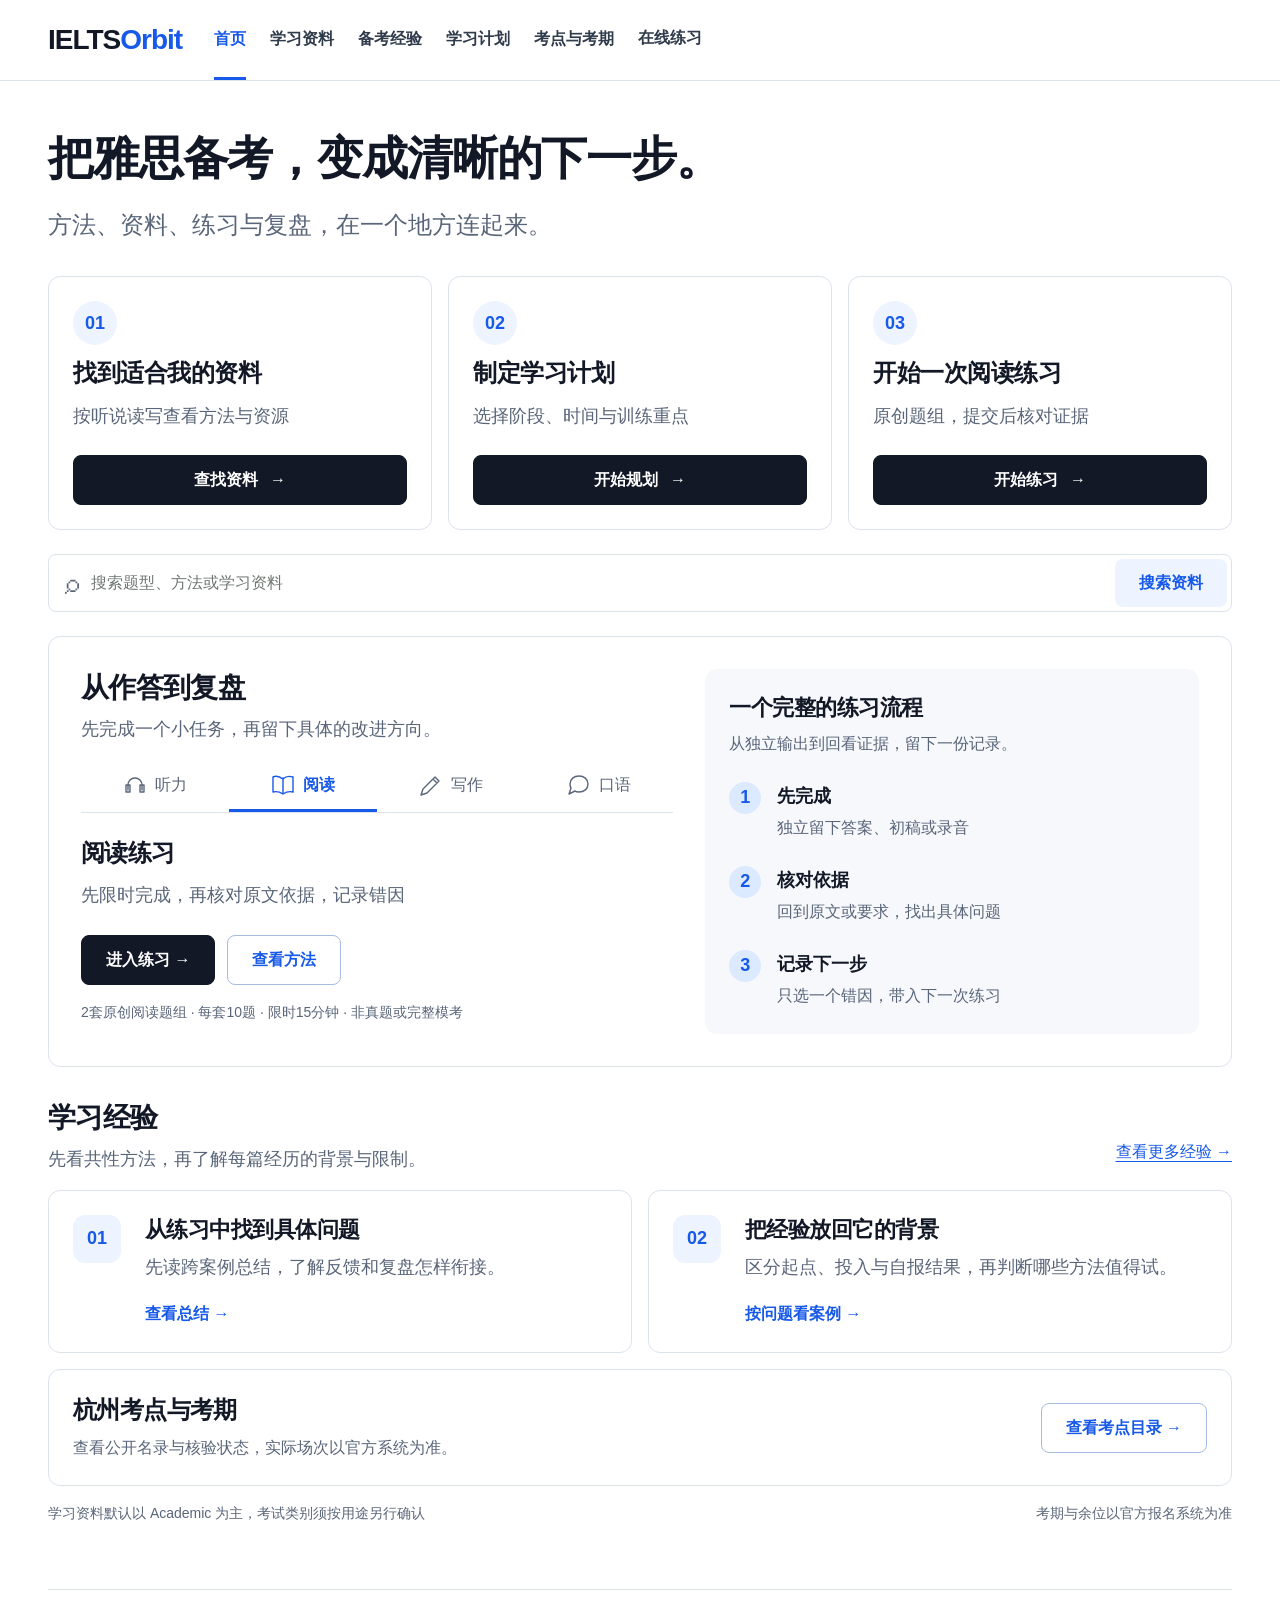
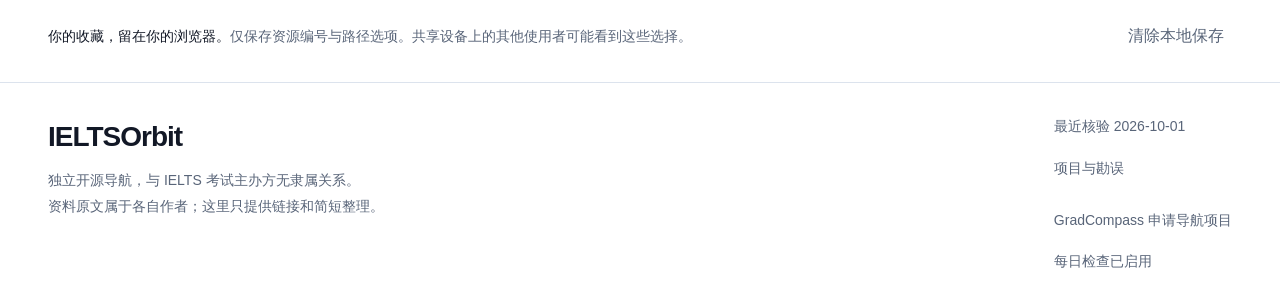
==== index.html @ 2063ee80 "Add two bounded feedback and hesitation-review experiences" ====
<!doctype html>
<html lang="zh-CN">
<head>
  <meta charset="UTF-8"><meta name="viewport" content="width=device-width, initial-scale=1">
  <meta name="description" content="IELTSOrbit：面向不同基础的雅思学习资源、备考路径，以及公开考点与考期信息。">
  <meta name="color-scheme" content="light">
  <meta http-equiv="Content-Security-Policy" content="default-src 'self'; script-src 'self'; style-src 'self'; img-src 'self' data:; connect-src 'self'; object-src 'none'; base-uri 'self'; form-action 'none'; frame-src 'none'">
  <title>IELTSOrbit · 雅思学习导航</title>
  <link rel="icon" href="./assets/favicon.svg" type="image/svg+xml">
  <link rel="stylesheet" href="./assets/styles.css?v=cfc01c25488c">
  <link rel="stylesheet" href="./assets/orbit-ui.css?v=5a2e70ad0a20">
  <script defer src="./assets/orbit-ui.js?v=2a669343e508"></script>
  <script defer src="./assets/core.js?v=bcbe695cf086"></script><script defer src="./assets/experience.js?v=f0d72a40f0a9"></script><script defer src="./assets/app.js?v=78c19217d33d"></script>
</head>
<body>
<a id="skip-main" class="skip-link" href="#main">跳到主要内容</a>
<header class="site-header">
  <div class="header-inner"><a class="brand" href="#start" aria-label="IELTSOrbit 首页"><span>IELTS<span class="brand-orbit">Orbit</span></span></a>
  <button id="menu-toggle" class="menu-toggle" type="button" aria-expanded="false" aria-controls="main-navigation" aria-label="展开导航"><span aria-hidden="true">☰</span></button>
  <nav class="section-nav" id="main-navigation" role="tablist" aria-label="浏览内容"><button id="tab-start" role="tab" aria-controls="panel-start" aria-selected="true" data-tab="start">首页</button><button id="tab-library" role="tab" aria-controls="panel-library" aria-selected="false" tabindex="-1" data-tab="library">学习资料</button><button id="tab-experience" role="tab" aria-controls="panel-experience" aria-selected="false" tabindex="-1" data-tab="experience">备考经验</button><button id="tab-path" role="tab" aria-controls="panel-path" aria-selected="false" tabindex="-1" data-tab="path">学习计划</button><button id="tab-exams" role="tab" aria-controls="panel-exams" aria-selected="false" tabindex="-1" data-tab="exams">考点与考期</button><a class="nav-practice" href="./practice-preview/">在线练习</a></nav></div>
</header>
<main id="main" class="page-shell" tabindex="-1">
  <section id="site-intro" class="intro orbit-hero" aria-labelledby="page-title">
    <div class="hero-copy"><h1 id="page-title">把雅思备考，变成清晰的下一步。</h1><p class="intro-copy">方法、资料、练习与复盘，在一个地方连起来。</p></div>
    <div class="home-task-grid">
      <article class="home-task"><span class="task-index">01</span><h2>找到适合我的资料</h2><p>按听说读写查看方法与资源</p><button class="primary-button" type="button" data-go="library">查找资料 <span aria-hidden="true">→</span></button></article>
      <article class="home-task"><span class="task-index">02</span><h2>制定学习计划</h2><p>选择阶段、时间与训练重点</p><button class="primary-button" type="button" data-go="path">开始规划 <span aria-hidden="true">→</span></button></article>
      <article class="home-task"><span class="task-index">03</span><h2>开始一次阅读练习</h2><p>原创题组，提交后核对证据</p><a class="primary-button" href="./practice-preview/">开始练习 <span aria-hidden="true">→</span></a></article>
    </div>
    <form id="home-search-form" class="home-search" role="search" aria-label="搜索学习资料"><label class="visually-hidden" for="home-search">搜索题型、方法或学习资料</label><span aria-hidden="true">⌕</span><input id="home-search" type="search" placeholder="搜索题型、方法或学习资料" autocomplete="off"><button type="submit">搜索资料</button></form>
  </section>

  <section id="panel-start" class="panel" role="tabpanel" aria-labelledby="tab-start">
    <div class="home-learning"><div class="home-learning-main"><div class="home-subject-heading"><h2>从作答到复盘</h2><p>先完成一个小任务，再留下具体的改进方向。</p></div>
    <div class="home-subject-tabs" role="tablist" aria-label="选择今天的练习科目"><button type="button" id="home-tab-listening" data-home-skill="listening" role="tab" aria-selected="false" aria-controls="home-panel-listening" tabindex="-1"><svg class="skill-icon " viewBox="0 0 24 24" fill="none" stroke="currentColor" stroke-width="1.4" stroke-linecap="round" stroke-linejoin="round" aria-hidden="true"><path d="M5 17v-5a7 7 0 0 1 14 0v5M5 12H3v7h4v-7H5m14 0h2v7h-4v-7h2"/></svg><span>听力</span></button><button type="button" id="home-tab-reading" data-home-skill="reading" role="tab" aria-selected="true" aria-controls="home-panel-reading" tabindex="0"><svg class="skill-icon " viewBox="0 0 24 24" fill="none" stroke="currentColor" stroke-width="1.4" stroke-linecap="round" stroke-linejoin="round" aria-hidden="true"><path d="M12 5v16M12 6C8 3 4 3 2 4v15c4-1 7 0 10 2 3-2 6-3 10-2V4c-3-1-7-1-10 2Z"/></svg><span>阅读</span></button><button type="button" id="home-tab-writing" data-home-skill="writing" role="tab" aria-selected="false" aria-controls="home-panel-writing" tabindex="-1"><svg class="skill-icon " viewBox="0 0 24 24" fill="none" stroke="currentColor" stroke-width="1.4" stroke-linecap="round" stroke-linejoin="round" aria-hidden="true"><path d="m4 16 12-12 4 4L8 20l-6 2 2-6Zm10-10 4 4"/></svg><span>写作</span></button><button type="button" id="home-tab-speaking" data-home-skill="speaking" role="tab" aria-selected="false" aria-controls="home-panel-speaking" tabindex="-1"><svg class="skill-icon " viewBox="0 0 24 24" fill="none" stroke="currentColor" stroke-width="1.4" stroke-linecap="round" stroke-linejoin="round" aria-hidden="true"><path d="M21 11c0 5-4 8-9 8-1 0-3 0-4-1l-6 3 2-6c-1-1-1-3-1-4 0-5 4-8 9-8s9 3 9 8Z"/></svg><span>口语</span></button></div><section id="home-panel-listening" class="home-subject-card" role="tabpanel" aria-labelledby="home-tab-listening" hidden><div class="home-subject-art"><svg class="skill-icon " viewBox="0 0 24 24" fill="none" stroke="currentColor" stroke-width="1.4" stroke-linecap="round" stroke-linejoin="round" aria-hidden="true"><path d="M5 17v-5a7 7 0 0 1 14 0v5M5 12H3v7h4v-7H5m14 0h2v7h-4v-7h2"/></svg></div><div class="home-subject-content"><h3>听力练习</h3><p>先听一小段，再对照文本，找出没有听清的地方</p><div class="home-card-actions"><button type="button" class="primary-button" data-intent="listening">跟着方法开始 →</button><button type="button" class="secondary-button" data-intent="listening">查看方法</button></div><p class="home-practice-note">从方法页选择材料，在自己的答案、初稿或录音中练习</p></div></section><section id="home-panel-reading" class="home-subject-card" role="tabpanel" aria-labelledby="home-tab-reading"><div class="home-subject-art"><svg class="skill-icon " viewBox="0 0 24 24" fill="none" stroke="currentColor" stroke-width="1.4" stroke-linecap="round" stroke-linejoin="round" aria-hidden="true"><path d="M12 5v16M12 6C8 3 4 3 2 4v15c4-1 7 0 10 2 3-2 6-3 10-2V4c-3-1-7-1-10 2Z"/></svg></div><div class="home-subject-content"><h3>阅读练习</h3><p>先限时完成，再核对原文依据，记录错因</p><div class="home-card-actions"><a class="primary-button" href="./practice-preview/">进入练习 →</a><button type="button" class="secondary-button" data-intent="reading">查看方法</button></div><p class="home-practice-note">2套原创阅读题组 · 每套10题 · 限时15分钟 · 非真题或完整模考</p></div></section><section id="home-panel-writing" class="home-subject-card" role="tabpanel" aria-labelledby="home-tab-writing" hidden><div class="home-subject-art"><svg class="skill-icon " viewBox="0 0 24 24" fill="none" stroke="currentColor" stroke-width="1.4" stroke-linecap="round" stroke-linejoin="round" aria-hidden="true"><path d="m4 16 12-12 4 4L8 20l-6 2 2-6Zm10-10 4 4"/></svg></div><div class="home-subject-content"><h3>写作练习</h3><p>先留下一份初稿，再对照要求逐项修改</p><div class="home-card-actions"><button type="button" class="primary-button" data-intent="writing">跟着方法开始 →</button><button type="button" class="secondary-button" data-intent="writing">查看方法</button></div><p class="home-practice-note">从方法页选择材料，在自己的答案、初稿或录音中练习</p></div></section><section id="home-panel-speaking" class="home-subject-card" role="tabpanel" aria-labelledby="home-tab-speaking" hidden><div class="home-subject-art"><svg class="skill-icon " viewBox="0 0 24 24" fill="none" stroke="currentColor" stroke-width="1.4" stroke-linecap="round" stroke-linejoin="round" aria-hidden="true"><path d="M21 11c0 5-4 8-9 8-1 0-3 0-4-1l-6 3 2-6c-1-1-1-3-1-4 0-5 4-8 9-8s9 3 9 8Z"/></svg></div><div class="home-subject-content"><h3>口语练习</h3><p>先录下一段回答，再回听表达与衔接的问题</p><div class="home-card-actions"><button type="button" class="primary-button" data-intent="speaking">跟着方法开始 →</button><button type="button" class="secondary-button" data-intent="speaking">查看方法</button></div><p class="home-practice-note">从方法页选择材料，在自己的答案、初稿或录音中练习</p></div></section>
    </div><aside class="home-method-flow" aria-label="一次完整的练习流程"><h3>一个完整的练习流程</h3><p>从独立输出到回看证据，留下一份记录。</p><ol><li><span>1</span><div><strong>先完成</strong><p>独立留下答案、初稿或录音</p></div></li><li><span>2</span><div><strong>核对依据</strong><p>回到原文或要求，找出具体问题</p></div></li><li><span>3</span><div><strong>记录下一步</strong><p>只选一个错因，带入下一次练习</p></div></li></ol></aside></div>
    <div class="home-experience-heading"><div><h2>学习经验</h2><p>先看共性方法，再了解每篇经历的背景与限制。</p></div><a href="#experience">查看更多经验 →</a></div>
    <div class="home-experience-grid"><a href="#experience" class="home-experience"><span class="home-experience-icon" aria-hidden="true">01</span><div><h3>从练习中找到具体问题</h3><p>先读跨案例总结，了解反馈和复盘怎样衔接。</p><span class="inline-link">查看总结 →</span></div></a><a href="#experience" class="home-experience"><span class="home-experience-icon" aria-hidden="true">02</span><div><h3>把经验放回它的背景</h3><p>区分起点、投入与自报结果，再判断哪些方法值得试。</p><span class="inline-link">按问题看案例 →</span></div></a></div>
    <div class="home-center-strip"><div><h2>杭州考点与考期</h2><p>查看公开名录与核验状态，实际场次以官方系统为准。</p></div><a class="secondary-button" href="#exams">查看考点目录 →</a></div>
    <div class="home-disclosure"><span>学习资料默认以 Academic 为主，考试类别须按用途另行确认</span><span>考期与余位以官方报名系统为准</span></div>
  </section>
  <section id="panel-library" class="panel" role="tabpanel" aria-labelledby="tab-library" hidden>
    <div class="section-heading library-heading"><div><h1 id="library-title">学习资料</h1><p>先读单科重点与资料摘要，再留下答案、初稿或录音。原文放在站内详情的最后。</p></div></div>
    <div id="plan-return" class="journey-return" hidden><a href="#path/result">← 回到今天与本周计划</a><span>查看资料不会改动已保存的选择</span></div>
    <form id="filter-form" class="guided-filter" role="search" aria-label="筛选学习资料">
      <label class="search-control"><span>搜索当前资料</span><input id="search" type="search" placeholder="例如：定位、录音、写作反馈" autocomplete="off"></label>
      <label class="scope-control"><span>资料范围</span><select id="recommendation-filter" aria-describedby="scope-help"><option value="recommended" selected>默认推荐</option><option value="all">全部资料（含比较案例）</option><option value="reference">仅参考案例（非推荐）</option></select></label>
      <p id="scope-help" class="scope-help">科目与资料范围分别筛选；默认展示推荐资料。</p>
      <details id="advanced-filters" class="advanced-filters"><summary id="advanced-filter-summary">更多筛选：来源、阶段、费用和访问</summary><div class="filter-bar">
        <label><span>来源</span><select id="source-filter"><option value="all">全部来源</option><option value="official">官方</option><option value="teacher">教师 / 教学平台</option><option value="experience">考生经验</option></select></label>
        <label><span>练习科目</span><select id="skill-filter"><option value="all">全部科目</option><option value="listening" selected>听力</option><option value="reading">阅读</option><option value="writing">写作</option><option value="speaking">口语</option><option value="general">综合 / 考试信息</option><option value="vocabulary">词汇</option></select></label>
        <label><span>学习阶段</span><select id="level-filter"><option value="all">不限阶段</option><option value="foundation">打基础</option><option value="developing">进阶练习</option><option value="advanced">精细提升</option></select></label>
        <label><span>费用</span><select id="price-filter"><option value="all">不限费用</option><option value="free">免费</option><option value="mixed">免费与付费</option><option value="paid">付费</option></select></label>
        <label><span>访问</span><select id="access-filter"><option value="all">不限访问方式</option><option value="open">可直接访问</option><option value="account">需要账户</option><option value="varies">以来源页为准</option></select></label>
      </div></details>
    </form>
    <div class="library-layout">
    <div id="skill-navigation" class="skill-navigation" aria-label="选择学习科目"></div>
    <div id="learning-guide" class="learning-guide"></div>
    </div>
    <div class="subsection-heading resource-heading"><div><h3 id="resource-heading">配套资料</h3><p>卡片先读摘要；展开详情后，再决定要不要去原文。</p></div></div>
    <div class="results-toolbar"><p id="result-count" role="status" aria-live="polite">正在读取资料…</p><div class="result-actions"><button id="saved-filter" class="text-button" type="button" aria-pressed="false">仅看已收藏 <span id="saved-count">0</span></button><button id="reset-filters" class="text-button" type="button">清除筛选</button></div></div>
    <div id="load-error" class="notice" hidden><h3>资料暂时没有加载成功</h3><p>请刷新重试。备考路径仍可使用；不要把加载失败当作没有资源。</p><button id="retry-load" class="secondary-button" type="button">重新加载资料</button></div>
    <div id="active-filters" class="active-filters" role="group" aria-label="当前资料筛选，可逐项移除" hidden></div>
    <div id="resource-grid" class="resource-grid"></div>
    <div id="empty-state" class="empty-state" hidden><span aria-hidden="true">⌕</span><h3>暂时没有匹配的资料</h3><p>试试减少筛选条件，或搜索更宽泛的关键词。</p><button id="empty-reset" class="secondary-button" type="button">恢复默认筛选</button></div>
    <aside class="source-guide" aria-labelledby="source-guide-title"><h3 id="source-guide-title">同样是资料，证据的分量不同</h3><div class="source-guide-grid"><p><strong>官方资料</strong>用于核对考试形式、评分标准和报名政策。</p><p><strong>教师讲解</strong>提供训练方法，效果仍需用自己的练习检验。</p><p><strong>考生经验</strong>适合借鉴过程，个人成绩不代表可复制的结果。</p></div><details class="coverage-details"><summary>本轮核验范围与覆盖缺口</summary><div id="coverage-list"></div></details><details class="coverage-details"><summary>经验怎么用：方法、分歧与证据边界</summary><div id="evidence-review"></div></details></aside>
  </section>
  <section id="panel-experience" class="panel" role="tabpanel" aria-labelledby="tab-experience" hidden><div class="section-heading"><div><p class="eyebrow">看清别人做了什么，再判断是否适合自己</p><h1 id="experience-title">备考经验</h1><p>先读跨案例总结，再按你的问题看过程。自报成绩与备考时长不能直接变成你的提分计划。</p></div></div><div id="experience-root"></div></section>
  <section id="panel-path" class="panel" role="tabpanel" aria-labelledby="tab-path" hidden>
    <div class="section-heading"><div><p class="eyebrow">四个小选择，换成今天能做的事</p><h1>制定学习计划</h1><p>不用先估分，也不用现在决定首考日期。按你的回答给出可调整的练习建议。</p></div></div>
    <ol class="journey-steps" aria-label="计划使用顺序"><li><strong>1 · 填四项选择</strong><span>不确定的项目可以跳过</span></li><li><strong>2 · 看今天与7天安排</strong><span>每项任务都能打开方法和资料</span></li><li><strong>3 · 练完后再调整</strong><span>按自己的记录改优先项</span></li></ol>
    <div class="plan-shell">
      <div id="plan-wizard" class="plan-wizard"><aside class="wizard-explainer"><p class="eyebrow">可随时调整的起步安排</p><h3>给今天留一个清晰的任务</h3><ol><li><strong>训练</strong><span>按可用时间完成一个小任务</span></li><li><strong>反馈</strong><span>对照原文或评分要求找问题</span></li><li><strong>复盘</strong><span>留下一条明天能尝试的动作</span></li></ol><p class="micro-copy">不确定的经历、分数和优先项都可以不填写。计划不估分，也不预测提分周期。</p></aside>
        <ol id="plan-progress" class="plan-progress" aria-label="计划制定进度"></ol>
        <form id="plan-form">
          <fieldset id="plan-step-1" class="plan-step" tabindex="-1"><legend>1. 你考过雅思吗？</legend><p>只用于决定是否先熟悉题型，不据此推算能力。</p><label><span>考试经历</span><select id="exam-history"><option value="unknown">暂不填写 / 不确定</option><option value="no">还没考过</option><option value="yes">考过</option></select></label><label><span>已有的分数参照（可跳过）</span><select id="baseline"><option value="unknown">没有可靠参照 / 暂不填写</option><option value="5.5">约 5.5</option><option value="6">约 6.0</option><option value="6.5">约 6.5</option></select></label></fieldset>
          <fieldset id="plan-step-2" class="plan-step" tabindex="-1" hidden><legend>2. 你希望达到什么要求？</legend><p>目标用于提醒核对总分与单项门槛，不代表能在一周内达到。</p><label><span>目标总分参考</span><select id="target"><option value="unknown" selected>还不确定 / 先开始学习</option><option value="6.5">6.5</option><option value="7">7.0</option><option value="7.5">7.5 及以上</option></select></label></fieldset>
          <fieldset id="plan-step-3" class="plan-step" tabindex="-1" hidden><legend>3. 每天能留出多少时间？</legend><p>把任务拆到这段时间里，没完成可以移到下一天。</p><label><span>每天可用时间</span><select id="daily-time"><option value="15">约 15 分钟</option><option value="30" selected>约 30 分钟</option><option value="60">约 60 分钟</option><option value="90">约 90 分钟</option></select></label></fieldset>
          <fieldset id="plan-step-4" class="plan-step" tabindex="-1" hidden><legend>4. 哪一科最需要帮助？</legend><p>不知道也可以。我们会先安排轮流观察四科，之后你再调整。</p><label><span>本周优先项</span><select id="weak-skill"><option value="unknown">还不知道，先观察</option><option value="listening">听力</option><option value="reading">阅读</option><option value="writing">写作</option><option value="speaking">口语</option></select></label></fieldset>
          <div class="wizard-actions"><button id="cancel-plan-edit" class="text-button" type="button" hidden>取消调整，返回原计划</button><button id="plan-back" class="secondary-button" type="button">上一步</button><button id="plan-next" class="primary-button" type="button">下一步</button></div>
        </form>
      </div>
      <p id="plan-draft-status" class="notice plan-draft-status" role="status" hidden></p>
      <div id="path-result" class="path-result" aria-live="polite" hidden></div>
      <div id="plan-result-actions" class="plan-result-actions" hidden><button id="edit-plan" class="secondary-button" type="button">调整这份计划</button><button id="save-path" class="text-button" type="button">保存这组选择</button><button id="discard-plan-draft" class="text-button" type="button" hidden>放弃调整，返回原计划</button></div>
      <p class="micro-copy">仅保存在本浏览器，不上传、不登录，也不会跨设备同步。清除浏览器数据会丢失选择。</p><p id="path-save-status" class="save-status" role="status" aria-live="polite"></p>
    </div>
    <div class="practice-note"><h3>用可观察的变化衡量练习</h3><p>以下为编辑建议，不是成绩或周期承诺。</p><ul id="methodology-list" class="methodology-list"></ul><div id="methodology-sources" class="methodology-sources"></div><button class="text-button" type="button" data-go="library">回到资料库挑选练习</button></div>
  </section>
  <section id="panel-exams" class="panel" role="tabpanel" aria-labelledby="tab-exams" hidden>
    <div class="section-heading"><div><p class="eyebrow">先核对，再安排</p><h1>杭州考点与考期</h1><p>从杭州开始整理公开信息。城市与考点介绍不等于实时可报名场次。</p></div><span class="location-chip">杭州 · 首批覆盖</span></div>
    <div id="exam-overview" class="exam-overview"></div>
    <div class="subsection-heading"><h3>在哪里考？</h3><p>先比较地点，展开看地址与核验范围。公开名录不代表当期开放。</p></div><div id="center-list" class="center-list"></div>
    <div class="subsection-heading"><h3>什么时候考？</h3><p>公开计划日期与杭州可报名场次、余位是不同信息。</p></div><div id="calendar-list" class="calendar-list"></div>
    <div class="subsection-heading"><h3>报名前需要知道</h3><p>先读摘要，展开后再核对官方原文。</p></div><div id="policy-grid" class="policy-grid"></div>
    <div class="exam-warning"><strong>准备报名时，再核对当期安排</strong><p>最终考试地点、日期、余位与费用，以官方报名系统当前显示为准。是否报名和选择哪一天由你决定。</p><a class="primary-button" id="booking-link" href="https://ielts.neea.cn/" target="_blank" rel="noopener noreferrer">前往官方报名平台 ↗</a></div>
    <div id="exam-data-empty" class="empty-state" hidden><h3>公开信息正在校核</h3><p>请先使用官方报名平台查看当期安排。</p></div>
  </section>
  <aside class="local-note"><p><strong>你的收藏，留在你的浏览器。</strong>仅保存资源编号与路径选项。共享设备上的其他使用者可能看到这些选择。</p><button id="clear-local" class="text-button" type="button">清除本地保存</button><p id="local-status" role="status" aria-live="polite"></p></aside>
</main>
<footer class="site-footer"><div><a class="brand footer-brand" href="#library">IELTSOrbit</a><p>独立开源导航，与 IELTS 考试主办方无隶属关系。</p><p>资料原文属于各自作者；这里只提供链接和简短整理。</p></div><div class="footer-links"><span id="checked-date">首版资料校核中</span><a href="https://github.com/CHUNHUI-LAB/IELTSOrbit" target="_blank" rel="noopener noreferrer">项目与勘误</a><a href="https://github.com/CHUNHUI-LAB/GradCompass" target="_blank" rel="noopener noreferrer">GradCompass 申请导航项目</a><span id="update-status">每日检查已启用</span></div></footer>
<noscript><p class="noscript">此页筛选需要 JavaScript。考试安排可直接前往 <a href="https://ielts.neea.cn/">官方报名平台</a>核对。</p></noscript>
</body></html>
---- assets/styles.css ----
:root{--ink:#17211e;--muted:#626a66;--line:#dfe4e1;--paper:#fff;--wash:#f5f7f6;--accent:#185a4c;--accent-soft:#eaf3ef;--blue:#2357a2;--radius:16px;--font:-apple-system,BlinkMacSystemFont,"Segoe UI","Noto Sans CJK SC","PingFang SC","Microsoft YaHei",sans-serif}*{box-sizing:border-box}html{scroll-behavior:smooth;scroll-padding-top:100px}body{margin:0;color:var(--ink);background:var(--paper);font:17px/1.65 var(--font);-webkit-font-smoothing:antialiased}a{color:inherit;text-underline-offset:4px}button,input,select{font:inherit}button,a,select,input{-webkit-tap-highlight-color:transparent}button{cursor:pointer}button,input,select{min-height:46px}button{touch-action:manipulation}button:focus-visible,a:focus-visible,input:focus-visible,select:focus-visible{outline:3px solid #3778bb;outline-offset:4px}button:disabled{cursor:default;opacity:.7}h1,h2,h3,p{margin:0}h1,h2,h3{font-weight:550;letter-spacing:-.045em;line-height:1.3}h1{font-size:clamp(32px,3.7vw,52px)}h2{font-size:clamp(26px,2.7vw,34px)}h3{font-size:20px;letter-spacing:-.025em}p{overflow-wrap:anywhere}[hidden]{display:none!important}.skip-link{position:absolute;left:16px;top:-80px;padding:12px 18px;background:var(--ink);color:#fff;z-index:20}.skip-link:focus{top:12px}.site-header{border-bottom:1px solid var(--line);background:#fff}.header-inner{max-width:1280px;margin:auto;min-height:88px;display:flex;align-items:center;justify-content:space-between;padding:16px 48px;gap:24px}.brand{display:inline-flex;align-items:center;gap:9px;text-decoration:none;font-size:23px;line-height:1.3;letter-spacing:-1px;font-weight:650;min-height:46px;flex-shrink:0}.brand-mark{display:inline-grid;place-items:center;font-size:38px;line-height:1;color:var(--accent);width:36px;transform:rotate(-18deg)}.header-links{display:flex;align-items:center;gap:28px;font-size:15px}.header-links a{min-height:44px;display:flex;align-items:center;text-decoration:none}.header-links a:hover,.footer-links a:hover{color:var(--accent);text-decoration:underline}.quiet-link{color:var(--muted)}.page-shell{max-width:1280px;margin:auto;padding:0 48px}.intro{display:flex;align-items:flex-end;justify-content:space-between;gap:30px;padding:58px 0 45px}.eyebrow{font-size:14px;letter-spacing:.08em;color:var(--accent);font-weight:650;margin-bottom:14px}.intro-copy{margin-top:18px;color:var(--muted);font-size:18px}.edition{flex-shrink:0;display:flex;flex-direction:column;gap:7px;font-size:13px;color:var(--muted);padding-bottom:3px}.edition-label{color:var(--ink);font-size:14px}.section-nav{display:flex;gap:32px;border-bottom:1px solid var(--line)}.section-nav button{background:none;border:0;border-bottom:3px solid transparent;padding:14px 1px 16px;color:var(--muted);font-weight:550;white-space:nowrap}.section-nav button[aria-selected=true]{color:var(--ink);border-color:var(--ink)}.section-nav button:hover{color:var(--ink)}.panel{padding:38px 0 56px;animation:enter .18s ease-out}.section-heading{display:flex;justify-content:space-between;align-items:flex-end;gap:20px;margin-bottom:28px}.section-heading p:not(.eyebrow){margin-top:12px;color:var(--muted)}.filter-bar{display:grid;grid-template-columns:minmax(230px,1.8fr) repeat(2,minmax(140px,1fr));gap:18px;padding:24px;background:var(--wash);border:1px solid #edf0ee;border-radius:var(--radius)}label{display:flex;flex-direction:column;gap:8px;min-width:0}label>span{font-size:14px;font-weight:550}input,select{width:100%;padding:10px 12px;border:1px solid #cbd3ce;border-radius:8px;color:var(--ink);background:#fff;font-size:15px}input::placeholder{color:#6f7772}select{padding-right:28px}.results-toolbar{display:flex;justify-content:space-between;align-items:center;gap:18px;padding:22px 0 20px;font-size:14px;color:var(--muted)}.result-actions{display:flex;gap:16px;align-items:center}.text-button{border:0;background:transparent;color:var(--muted);padding:9px 5px;text-decoration:underline;text-decoration-color:transparent;text-underline-offset:5px;border-radius:5px;font-size:14px}.text-button:hover{color:var(--ink);text-decoration-color:currentColor}.text-button[aria-pressed=true]{color:var(--accent);font-weight:650}.resource-grid{display:grid;grid-template-columns:repeat(3,minmax(0,1fr));gap:20px}.resource-card{display:flex;flex-direction:column;border:1px solid var(--line);border-radius:var(--radius);padding:26px 24px;min-width:0;transition:border-color .16s,box-shadow .16s}.resource-card:hover{border-color:#a6bcb0;box-shadow:0 5px 20px #17211e06}.card-top{display:flex;justify-content:space-between;align-items:center;gap:12px;margin-bottom:21px}.source-tag{font-size:12px;font-weight:650;letter-spacing:.02em;display:inline-flex;padding:4px 8px;background:var(--accent-soft);color:var(--accent);border-radius:5px}.source-tag.teacher{background:#edf1f8;color:#28508c}.source-tag.experience{background:#f1eef7;color:#65448d}.save-button{background:none;border:1px solid var(--line);border-radius:24px;padding:7px 12px;color:var(--muted);font-size:13px;min-width:60px;min-height:44px}.save-button[aria-pressed=true]{color:var(--accent);border-color:#b4d3c4;background:var(--accent-soft)}.resource-card h3{font-size:22px;line-height:1.35;letter-spacing:-.02em}.resource-card h3 a{text-decoration:none}.resource-card h3 a:hover{text-decoration:underline}.provider{font-size:13px;color:var(--muted);margin-top:8px}.card-summary{font-size:15px;line-height:1.75;color:#4c5550;margin:18px 0 20px;flex:1}.tag-list{display:flex;flex-wrap:wrap;gap:6px;margin:0 0 22px;padding:0;list-style:none}.tag-list li{font-size:12px;color:#555e58;border:1px solid #e5e9e6;border-radius:5px;padding:3px 7px}.card-bottom{display:flex;justify-content:space-between;align-items:center;gap:8px;border-top:1px solid #e9ecea;padding-top:15px;font-size:13px}.resource-link{display:inline-flex;align-items:center;min-height:44px;font-weight:600;text-decoration:none}.resource-link:hover{text-decoration:underline}.checked{color:var(--muted);font-size:12px}.source-guide{border-top:1px solid var(--line);margin-top:48px;padding-top:30px}.source-guide h3{font-size:18px}.source-guide-grid{display:grid;grid-template-columns:repeat(3,1fr);gap:26px;margin-top:20px}.source-guide-grid p{font-size:14px;color:var(--muted)}.source-guide strong{display:block;color:var(--ink);margin-bottom:5px}.empty-state{text-align:center;padding:60px 24px;border:1px dashed #cfd8d2;border-radius:var(--radius);background:#fafbfa}.empty-state>span{font-size:38px;color:var(--muted)}.empty-state p{margin:12px auto 22px;color:var(--muted);max-width:540px}.primary-button,.secondary-button{display:inline-flex;justify-content:center;align-items:center;min-height:48px;padding:12px 20px;border:1px solid transparent;border-radius:9px;text-decoration:none;font-weight:550;font-size:15px}.primary-button{background:var(--ink);color:#fff}.primary-button:hover{background:#2a4135}.secondary-button{background:#fff;color:var(--ink);border-color:#bac8bf}.secondary-button:hover{background:var(--wash)}.notice{padding:25px;border:1px solid #cab996;border-radius:var(--radius);background:#faf6ec;margin-bottom:22px}.notice p{margin:10px 0 18px;font-size:15px}.path-layout{display:grid;grid-template-columns:280px minmax(0,1fr);gap:64px}.path-controls{display:flex;flex-direction:column;gap:22px;padding:24px;background:var(--wash);border-radius:var(--radius);align-self:start}.micro-copy{font-size:13px;color:var(--muted);line-height:1.65}.save-status{font-size:13px;color:var(--accent)}.path-result>.path-lede{font-size:18px;margin-bottom:20px;color:#3d4c42}.path-step{display:grid;grid-template-columns:38px minmax(0,1fr);gap:18px;padding:24px 0;border-bottom:1px solid var(--line)}.step-number{font-size:15px;color:var(--accent);border:1px solid #c3d6cb;width:36px;height:36px;display:grid;place-items:center;border-radius:50%}.path-step h3{font-size:21px;margin-top:3px}.path-step p{font-size:16px;color:var(--muted);margin-top:10px;line-height:1.8}.path-caveat{margin-top:24px;color:var(--muted);font-size:14px}.practice-note{padding:28px 32px;border:1px solid var(--line);border-radius:var(--radius);margin-top:42px;max-width:850px;margin-left:auto}.practice-note p{margin-top:12px;color:var(--muted);font-size:16px}.practice-note .text-button{padding-left:0;margin-top:12px}.location-chip{border:1px solid var(--line);border-radius:30px;padding:9px 15px;font-size:14px;white-space:nowrap}.exam-warning{background:#edf3f0;padding:28px 30px;border-radius:var(--radius);display:grid;grid-template-columns:1fr auto;gap:8px 26px;margin-bottom:26px}.exam-warning strong{font-size:20px;font-weight:550}.exam-warning p{color:#4e6055;font-size:15px;max-width:720px}.exam-warning a{grid-column:2;grid-row:1/3;align-self:center}.policy-grid{display:grid;grid-template-columns:repeat(3,minmax(0,1fr));gap:20px}.policy-card{padding:25px 24px;border:1px solid var(--line);border-radius:var(--radius)}.policy-card h3{font-size:20px}.policy-card p{margin-top:12px;font-size:15px;color:var(--muted)}.policy-card a{font-size:14px;margin-top:15px;display:inline-flex;min-height:44px;align-items:center}.subsection-heading{margin:44px 0 20px}.subsection-heading p{margin-top:8px;color:var(--muted);font-size:15px}.center-row,.calendar-row{padding:24px 0;border-top:1px solid var(--line);display:flex;justify-content:space-between;align-items:flex-start;gap:32px}.center-row p,.calendar-row p{color:var(--muted);font-size:15px;margin-top:7px}.center-row h4,.calendar-row h4{font-size:18px;font-weight:550;margin:0}.center-row a,.calendar-row a{white-space:nowrap;font-size:14px;min-height:44px;display:inline-flex;align-items:center}.local-note{display:flex;align-items:center;gap:32px;flex-wrap:wrap;padding:28px 0;border-top:1px solid var(--line);color:var(--muted);font-size:13px}.local-note>p:first-child{flex:1;min-width:220px}.local-note strong{color:#404d44;font-weight:550}.local-note>p:last-child:empty{display:none}.site-footer{max-width:1280px;margin:auto;display:flex;justify-content:space-between;gap:32px;padding:40px 48px 48px;font-size:13px;color:var(--muted);border-top:1px solid var(--line)}.footer-brand{font-size:20px;color:var(--ink);margin-bottom:10px}.site-footer p+p{margin-top:3px}.footer-links{display:flex;flex-direction:column;gap:8px}.footer-links a{display:flex;align-items:center;min-height:36px;text-decoration:none}.noscript{padding:24px;text-align:center;background:#f6edda}@keyframes enter{from{opacity:.5;transform:translateY(4px)}to{opacity:1;transform:translateY(0)}}@media(min-width:1400px){.page-shell,.header-inner,.site-footer{max-width:1340px}}@media(max-width:1050px){.resource-grid{grid-template-columns:repeat(2,minmax(0,1fr))}.intro{padding-top:44px;align-items:flex-start}.edition{max-width:145px}.path-layout{gap:32px;grid-template-columns:250px minmax(0,1fr)}.header-inner,.page-shell,.site-footer{padding-left:32px;padding-right:32px}.policy-grid{grid-template-columns:repeat(2,minmax(0,1fr))}.exam-warning{grid-template-columns:1fr}.exam-warning a{grid-column:1;grid-row:auto;justify-self:start;margin-top:12px}}@media(max-width:720px){body{font-size:16px}.header-inner{min-height:76px;padding:12px 20px;gap:14px}.brand{font-size:21px}.brand-mark{width:29px;font-size:33px}.header-links{gap:17px;font-size:13px}.desktop-only{display:none}.header-links .quiet-link{display:none}.page-shell{padding:0 20px}.intro{padding:34px 0 30px;display:block}.intro h1{font-size:34px;line-height:1.35;letter-spacing:-.04em}.intro-copy{font-size:16px;margin-top:15px}.edition{max-width:none;flex-direction:row;flex-wrap:wrap;gap:8px 16px;margin-top:22px;font-size:12px}.edition-label{font-size:12px}.section-nav{gap:28px}.section-nav button{font-size:16px;min-height:56px}.panel{padding:30px 0 36px}.section-heading{display:block;margin-bottom:24px}.section-heading p:not(.eyebrow){font-size:15px;margin-top:12px}.filter-bar{grid-template-columns:repeat(2,minmax(0,1fr));padding:18px;gap:16px 12px}.search-control{grid-column:1/-1}.filter-bar label>span{font-size:13px}input,select{font-size:14px;min-height:48px}.results-toolbar{align-items:flex-start;flex-direction:column;gap:4px;padding:16px 0}.result-actions{justify-content:space-between;width:100%}.resource-grid{grid-template-columns:1fr;gap:16px}.resource-card{padding:24px}.card-summary{font-size:16px}.source-guide-grid{grid-template-columns:1fr;gap:18px}.source-guide-grid p{font-size:15px}.source-guide{margin-top:32px}.path-layout{grid-template-columns:1fr;gap:24px}.path-controls{display:grid;grid-template-columns:repeat(2,minmax(0,1fr));padding:20px;gap:18px}.path-controls>button,.path-controls>p{grid-column:1/-1}.path-controls>button{justify-self:start}.path-step{gap:14px;padding:22px 0}.path-step h3{font-size:20px}.path-step p{font-size:15px}.practice-note{padding:24px;margin-top:30px}.policy-grid{grid-template-columns:1fr}.location-chip{display:inline-flex;margin-top:20px}.exam-warning{padding:25px}.center-row,.calendar-row{display:block;padding:24px 0}.center-row a,.calendar-row a{margin-top:9px}.local-note{gap:8px;padding:24px 0}.local-note>.text-button{padding-left:0}.local-note>p{width:100%;flex-basis:100%}.site-footer{padding:32px 20px 40px;display:block}.footer-links{margin-top:20px;gap:4px}.footer-links span{margin-top:8px}.empty-state{padding:40px 20px}}@media(prefers-reduced-motion:reduce){html{scroll-behavior:auto}*,*:before,*:after{animation:none!important;transition:none!important}}
.card-caution{font-size:13px;line-height:1.65;color:#756644;margin:-6px 0 18px}.footer-links a{min-height:44px}
.scope-copy{display:block;font-size:14px;margin-top:5px}.coverage-details{margin-top:26px;border-top:1px solid var(--line);padding-top:12px}.coverage-details summary,.evidence-detail summary{min-height:44px;cursor:pointer;display:list-item;padding:10px 0;color:var(--muted);font-size:14px}.coverage-details summary:focus-visible,.evidence-detail summary:focus-visible{outline:3px solid #3778bb;outline-offset:4px}.coverage-row{display:grid;grid-template-columns:200px minmax(0,1fr);gap:24px;border-top:1px solid #edf0ee;padding:17px 0}.coverage-row h4{font-size:14px;font-weight:550;margin:0}.coverage-row p{font-size:14px;color:var(--muted)}.evidence-detail{font-size:12px;color:var(--muted);margin:-9px 0 14px}.evidence-detail summary{font-size:12px}.evidence-detail p{font-size:13px;margin-bottom:10px}.methodology-list{padding-left:23px;color:var(--muted);font-size:15px}.methodology-list li{margin:12px 0}.methodology-sources{display:flex;flex-wrap:wrap;gap:6px 20px;font-size:13px}.methodology-sources a{min-height:44px;display:inline-flex;align-items:center}.calendar-links{display:flex;flex-direction:column;flex-shrink:0}@media(max-width:720px){.coverage-row{grid-template-columns:1fr;gap:5px}.scope-copy{font-size:13px}}

.reference-label{font-size:13px;font-weight:650;color:#755d27;margin:0 0 18px}.evidence-detail ul{padding-left:20px}.evidence-detail li{margin:8px 0}#evidence-review{font-size:14px;color:var(--muted)}#evidence-review h4{color:var(--ink);margin:22px 0 8px}#evidence-review p{margin:10px 0}.evidence-conflict{border-top:1px solid var(--line);margin-top:20px}

/* Reading-size refinement: keep secondary evidence legible without competing with titles. */
label>span{font-size:15px}
input,select{font-size:16px}
.card-summary{font-size:17px;line-height:1.8}
.provider,.source-tag,.tag-list li,.checked{font-size:14px}
.card-caution,.evidence-detail,.evidence-detail summary,.evidence-detail p,.reference-label{font-size:15px;line-height:1.75}
.evidence-detail li{line-height:1.75;overflow-wrap:anywhere}
.coverage-row h4,.coverage-row p,.source-guide-grid p,#evidence-review{font-size:16px;line-height:1.75}
.resource-card h3{overflow-wrap:anywhere}
@media(max-width:720px){
  .filter-bar label>span{font-size:14px}
  input,select{font-size:16px}
  .card-summary{font-size:17px}
  .card-bottom{flex-wrap:wrap}
  .section-nav{gap:20px;overflow-x:auto}
}

/* Task-first entrance: cards explain the destination before navigation. */
.intent-grid{display:grid;grid-template-columns:repeat(2,minmax(0,1fr));gap:20px;margin:28px 0 48px}.intent-card{padding:28px;border:1px solid #dddcd7;border-radius:18px;background:#fff;display:flex;flex-direction:column;align-items:flex-start;gap:14px}.intent-primary{grid-column:1/-1;background:#f2f3ee}.intent-kicker{font-size:14px;color:#5b6059}.intent-card h3{font-size:24px;line-height:1.4;margin:0}.intent-card p{font-size:17px;line-height:1.8;margin:0 0 8px;max-width:70ch;color:#50544f}.intent-card .primary-button,.intent-card .secondary-button,.intent-actions{margin-top:auto}.intent-actions{display:flex;flex-wrap:wrap;gap:10px}.intent-actions button{font:inherit;font-size:17px;padding:10px 18px;border:1px solid #c9cec7;border-radius:999px;background:white;cursor:pointer;transition:background .16s ease,border-color .16s ease}.intent-actions button:hover{background:#eef1e9;border-color:#717b68}.intent-actions button:focus-visible{outline:3px solid #778365;outline-offset:3px}@media(max-width:650px){.intent-grid{grid-template-columns:1fr;gap:14px}.intent-primary{grid-column:auto}.intent-card{padding:22px}.intent-card h3{font-size:22px}.section-nav{overflow-x:auto;white-space:nowrap}}@media(prefers-reduced-motion:reduce){.intent-actions button{transition:none}}

/* Guided learning: summary -> on-site steps -> source. */
.section-nav{gap:28px;overflow-x:auto}.skill-navigation{display:flex;flex-wrap:wrap;gap:10px;margin:0 0 20px}.skill-button{border:1px solid #bdcdc3;border-radius:999px;background:#fff;padding:10px 24px;color:var(--accent);font-size:17px}.skill-button[aria-pressed=true]{background:var(--accent);border-color:var(--accent);color:#fff}.guide-summary{background:#f0f5f2;border:1px solid #d8e5dd;padding:30px;border-radius:18px}.guide-summary h3{font-size:25px;line-height:1.5;max-width:40ch}.guide-columns{display:grid;grid-template-columns:1fr 1fr;gap:38px;margin-top:18px}.guide-columns h4{margin:4px 0 8px;font-size:17px}.guide-columns ul,.guide-columns ol{margin:0;padding-left:23px;color:#4b5951;font-size:16px}.guide-columns li{margin:7px 0}summary{cursor:pointer;min-height:48px;padding:12px 0;line-height:1.6}summary:focus-visible{outline:3px solid #3778bb;outline-offset:3px}.method-detail{margin-top:20px;border-top:1px solid #ccdbd1}.method-detail>summary{font-weight:650;color:var(--accent)}.detail-body{padding:6px 0 16px;font-size:16px;line-height:1.8}.detail-body h4{margin:16px 0 8px;font-size:17px}.detail-body p{margin:10px 0}.detail-body ul,.detail-body ol{padding-left:24px}.detail-body li{margin:8px 0}.evidence-label{font-size:14px!important;color:#626b65;border-left:3px solid #b8c8bf;padding-left:12px;margin-top:18px!important}.expected-output{color:var(--accent);font-weight:600}.internal-source-links,.experience-source-links{display:flex;flex-direction:column;gap:4px;margin-top:16px}.internal-source-links a,.experience-source-links a{min-height:40px;font-size:14px;line-height:1.65;display:flex;align-items:center}.guided-filter{display:flex;gap:18px;align-items:flex-start;flex-wrap:wrap}.guided-filter>.search-control{flex:1;min-width:260px}.advanced-filters{flex:1.2;min-width:280px;padding-top:23px}.advanced-filters>summary{border:1px solid var(--line);border-radius:8px;padding:9px 15px;font-size:15px;min-height:48px}.advanced-filters[open]{flex-basis:100%;padding-top:0}.advanced-filters .filter-bar{margin-top:12px}.resource-heading{margin-top:32px}.resource-grid{grid-template-columns:repeat(2,minmax(0,1fr));align-items:start}.resource-card{padding:25px}.resource-detail{border-top:1px solid var(--line);margin-top:auto}.resource-detail>summary{font-size:15px;font-weight:600;color:var(--accent)}.resource-detail .card-caution{margin:14px 0}.resource-detail .card-bottom{margin-top:20px}.resource-detail[open]{width:100%}.resource-card:target{outline:2px solid var(--accent)}
.plan-shell{max-width:960px;border:1px solid var(--line);padding:32px;border-radius:18px}.plan-progress{display:flex;gap:0;list-style:none;margin:0 0 32px;padding:0}.plan-progress li{flex:1;border-bottom:3px solid #e1e6e3;padding:9px 8px;font-size:14px;color:var(--muted)}.plan-progress li[aria-current=step]{border-color:var(--accent);color:var(--accent);font-weight:650}.plan-step{border:0;padding:0;margin:0;min-width:0;max-width:620px}.plan-step legend{font-size:24px;font-weight:600;margin-bottom:12px;line-height:1.5}.plan-step>p{margin-bottom:22px;color:var(--muted);font-size:16px}.plan-step label{margin-top:22px;max-width:480px}.wizard-actions{display:flex;justify-content:space-between;gap:16px;margin:30px 0 20px}.wizard-actions #plan-next{margin-left:auto}.plan-summary{background:var(--wash);padding:24px;border-radius:14px}.plan-summary h3{font-size:24px;line-height:1.5}.plan-summary>p{margin-top:12px}.plan-summary>.eyebrow{margin-top:0}.plan-section-title{margin-top:32px;margin-bottom:14px}.today-task{display:grid;grid-template-columns:38px minmax(0,1fr);gap:18px;padding:24px 0;border-bottom:1px solid var(--line)}.today-task h4{font-size:18px;margin:0 0 10px;line-height:1.5}.today-task p{font-size:16px;color:#505d54}.task-links{display:flex;gap:10px 15px;align-items:center;flex-wrap:wrap;margin-top:16px}.task-links .secondary-button{font-size:14px;padding:8px 13px}.task-links .text-button{color:var(--accent);text-decoration:underline}.week-grid{margin:16px 0}.week-day{border-bottom:1px solid var(--line)}.week-day>summary{font-size:16px;font-weight:550;padding:17px 0}.plan-result-actions{display:flex;gap:14px;margin:28px 0 20px}.plan-shell>.micro-copy{margin-top:16px}.practice-note{max-width:960px;margin-left:0}.exam-overview-grid{display:grid;grid-template-columns:1fr 1.6fr;gap:24px;border:1px solid #d7e2db;background:#f0f5f2;padding:28px;border-radius:18px}.overview-number{font-size:38px;line-height:1.2;font-weight:650;color:var(--accent);float:left;margin-right:14px}.exam-overview-grid h3{font-size:21px;line-height:1.5}.exam-overview-grid p{font-size:15px;color:var(--muted);margin-top:8px}.center-list{display:grid;grid-template-columns:1fr 1fr;gap:18px}.center-card{border:1px solid var(--line);padding:24px;border-radius:16px}.center-card h3{font-size:21px;margin:12px 0}.center-card>p{font-size:16px}.availability-note{font-size:14px!important;background:#f6f3ea;color:#6a5b38;padding:9px 12px;border-radius:7px;margin:14px 0!important}.center-card details{border-top:1px solid var(--line)}.center-card summary,.calendar-summary summary{font-size:15px;color:var(--accent)}.calendar-summary{border:1px solid var(--line);padding:26px;border-radius:16px}.calendar-summary>p{margin-top:14px;font-size:16px;color:var(--muted)}.calendar-summary .detail-body>a{display:inline-flex;min-height:44px;margin-right:22px;align-items:center}.policy-grid+.exam-warning{margin-top:30px}.date-list{display:flex;flex-wrap:wrap;list-style:none;gap:12px;padding:0}.date-list li{border:1px solid var(--line);border-radius:8px;padding:8px 14px}
.experience-synthesis{padding:28px;border-radius:18px;background:#f3f1f8;border:1px solid #e2dcec}.experience-summary-grid{display:grid;grid-template-columns:repeat(3,minmax(0,1fr));gap:26px}.experience-summary-grid h3{font-size:20px;line-height:1.5}.experience-summary-grid p{font-size:16px;margin-top:12px;color:#595263}.experience-controls{display:flex;gap:20px;max-width:780px;margin:30px 0 12px}.experience-controls label{flex:1}.experience-count{font-size:14px;color:var(--muted);margin-bottom:18px}.experience-cards{display:grid;grid-template-columns:1fr 1fr;gap:20px;align-items:start}.experience-card{border:1px solid var(--line);border-radius:16px;padding:25px}.experience-card h3{font-size:22px;line-height:1.45;margin:12px 0 0}.case-snapshot{display:grid;grid-template-columns:74px minmax(0,1fr);gap:12px 14px;font-size:15px;margin:22px 0}.case-snapshot dt{font-weight:600;color:#5a5267}.case-snapshot dd{margin:0;color:#505b53;overflow-wrap:anywhere}.experience-detail{border-top:1px solid var(--line)}.experience-detail>summary{font-size:15px;font-weight:600;color:#65448d}.experience-detail .detail-body{font-size:15px}.experience-card>.reference-label{margin-bottom:10px}.experience-source-links a{font-size:13px;color:#68567c}.experience-synthesis .evidence-label{border-color:#c0b3d0}
@media(max-width:900px){.experience-summary-grid{grid-template-columns:1fr;gap:24px}.experience-summary-grid article+article{border-top:1px solid #ded7e8;padding-top:22px}.experience-source-links{margin-top:8px}.guide-columns{gap:24px}}
@media(max-width:720px){.section-nav{gap:20px}.skill-button{padding:9px 20px}.guide-summary,.experience-synthesis{padding:23px}.guide-summary h3{font-size:23px}.guide-columns{grid-template-columns:1fr;gap:20px}.resource-grid,.experience-cards,.center-list{grid-template-columns:1fr}.guided-filter{display:block}.advanced-filters{padding-top:14px}.plan-shell{padding:23px 18px}.plan-progress li{font-size:12px;padding:8px 3px}.plan-step legend{font-size:22px}.plan-summary{padding:20px}.plan-summary h3{font-size:22px}.today-task{gap:12px;grid-template-columns:32px minmax(0,1fr)}.today-task .step-number{width:30px;height:30px;font-size:14px}.task-links{gap:8px}.exam-overview-grid{grid-template-columns:1fr;padding:23px}.experience-controls{display:block}.experience-controls label+label{margin-top:18px}.experience-card{padding:23px}.case-snapshot{grid-template-columns:64px minmax(0,1fr);gap:12px}.wizard-actions{flex-wrap:wrap}.plan-result-actions{flex-wrap:wrap}.detail-body{font-size:16px}.internal-source-links a{min-height:44px}}

/* Keep the overall route and next action visible before detailed reading. */
.journey-steps{display:grid;grid-template-columns:repeat(3,minmax(0,1fr));gap:14px;list-style:none;padding:0;margin:0 0 24px}.journey-steps li{border-left:3px solid #c3d8cc;padding:8px 14px}.journey-steps strong,.journey-steps span{display:block;font-size:15px;line-height:1.6}.journey-steps span{color:var(--muted);font-size:14px}.journey-return{display:flex;gap:16px;flex-wrap:wrap;align-items:center;margin:0 0 20px}.journey-return a{font-weight:600;color:var(--accent);min-height:44px;display:inline-flex;align-items:center}.journey-return span{font-size:13px;color:var(--muted)}.learning-overview-grid{display:grid;grid-template-columns:repeat(2,minmax(0,1fr));gap:20px;margin:20px 0}.learning-overview-grid h4{font-size:18px;margin:0 0 8px}.learning-overview-grid p{font-size:16px;margin:0 0 8px}.learning-overview-grid a{display:inline-flex;align-items:center;min-height:44px;color:var(--accent)}.guide-next{display:flex;flex-wrap:wrap;align-items:center;gap:12px 20px;margin:22px 0 4px}.guide-next .secondary-button{font-size:14px}.guided-filter>.scope-control{flex:1;min-width:230px}.guided-filter>.scope-help{flex-basis:100%;margin:0;color:var(--muted);font-size:14px}.guided-filter>.advanced-filters{flex-basis:100%;padding-top:0}.plan-at-a-glance{border-top:1px solid #d5dfd8;margin-top:18px;padding-top:16px}.plan-at-a-glance h4{font-size:17px}.plan-at-a-glance p{font-size:15px;margin:10px 0}.week-title{font-weight:600}.week-output{display:block;font-size:14px;font-weight:400;color:var(--muted);margin:5px 0 0 18px}.experience-takeaways{border-top:1px solid #ddd6e7;margin-top:20px;padding-top:18px}.experience-takeaways h4{font-size:18px;margin:0 0 10px}.experience-takeaways ul{display:grid;grid-template-columns:1fr 1fr;gap:10px 28px;margin:0;padding-left:22px;font-size:16px}.experience-next{margin:20px 0}.experience-next>p{font-size:16px;margin-bottom:10px}.experience-next>.text-button{margin-left:18px}.experience-return{margin-top:20px;display:block}.scope-control select{width:100%}#cancel-plan-edit{color:var(--accent)}
@media(max-width:720px){.journey-steps{grid-template-columns:1fr;gap:8px}.learning-overview-grid,.experience-takeaways ul{grid-template-columns:1fr}.guided-filter>.scope-control{margin-top:16px}.guided-filter>.scope-help{margin:12px 0}.experience-next>.text-button{display:block;margin:12px 0 0}.week-output{margin-left:0}}

.plan-draft-status{margin:0 0 20px;font-size:15px;line-height:1.7}.plan-result-actions{flex-wrap:wrap;align-items:center}

/* Show active choices outside the collapsed filters without moving the list. */
.active-filters{display:flex;flex-wrap:wrap;gap:8px;padding:0 0 22px;align-items:center}
.active-filters[hidden]{display:none}
.filter-chip{font:inherit;font-size:14px;line-height:1.5;min-height:44px;max-width:100%;overflow-wrap:anywhere;text-align:left;padding:9px 13px;border:1px solid #c9d8d0;border-radius:999px;background:var(--accent-soft);color:var(--accent);cursor:pointer;transition:background-color 160ms ease,border-color 160ms ease,color 160ms ease}
.filter-chip:hover{background:#deebe4;border-color:#77968a}
.filter-chip:active{background:#d4e6dc}
#advanced-filter-summary{transition:color 160ms ease;min-height:44px;align-content:center}
@media(max-width:720px){.active-filters{padding-bottom:18px}.filter-chip{font-size:15px}}
@media(prefers-reduced-motion:reduce){.filter-chip,#advanced-filter-summary{transition:none}}

/* Library entry keeps every subject conclusion visible and makes the first reading action clear. */
#panel-library{padding-top:28px}
#panel-library .library-heading{margin-bottom:20px}
#panel-library .library-heading h2{font-size:28px;line-height:1.4}
#panel-library .library-heading p{font-size:15px;margin-top:10px;max-width:64ch}
#panel-library .skill-navigation{gap:8px;margin-bottom:18px}
#panel-library .guide-summary--subject{padding:24px;background:#f6f9f7;border-radius:14px}
#panel-library .guide-lead{display:grid;grid-template-columns:minmax(0,1fr) minmax(240px,320px);align-items:start;gap:24px}
#panel-library .guide-heading .eyebrow{margin-bottom:10px}
#panel-library .guide-heading h3{font-size:22px;line-height:1.6;max-width:34ch}
#panel-library .guide-next{margin:0;display:flex;flex-direction:column;align-items:stretch;gap:8px}
#panel-library .guide-next .primary-button{min-height:48px;padding:11px 16px;font-size:15px;line-height:1.6;text-align:left;white-space:normal}
#panel-library .guide-next .text-button{align-self:flex-start;min-height:44px;display:inline-flex;align-items:center;font-size:14px}
#panel-library .guide-columns{margin-top:20px;gap:28px}
#panel-library .guide-columns h4{font-size:16px;margin:0 0 6px}
#panel-library .guide-columns ul,#panel-library .guide-columns ol{font-size:15px;line-height:1.75}
#panel-library .guide-columns li{margin:4px 0}
#panel-library .method-detail{margin-top:18px}
#panel-library .resource-heading{margin-top:26px}
@media(max-width:720px){
 #panel-library{padding-top:24px}
 #panel-library .library-heading h2{font-size:24px}
 #panel-library .library-heading p{font-size:15px}
 #panel-library .skill-button{font-size:15px;padding:9px 17px;min-height:44px}
 #panel-library .guide-summary--subject{padding:20px}
 #panel-library .guide-lead{grid-template-columns:minmax(0,1fr);gap:16px}
 #panel-library .guide-heading h3{font-size:21px;line-height:1.6;max-width:none}
 #panel-library .guide-next{align-items:flex-start;gap:4px}
 #panel-library .guide-next .primary-button{max-width:100%}
 #panel-library .guide-columns{grid-template-columns:minmax(0,1fr);gap:16px;margin-top:18px}
 #panel-library .guide-columns ul,#panel-library .guide-columns ol{font-size:16px}
}
---- assets/orbit-ui.css ----
/* Approved F2: content-first blue/white. Shared with the three-site release.
   System fonts only; no new data, third-party assets, or design-preview copy. */
:root{
 --ink:#121826;--muted:#596579;--line:#dce3ed;--paper:#fff;--wash:#f6f8fb;
 --accent:#1759e8;--accent-soft:#edf4ff;--blue:#1759e8;--radius:12px;
 --space-1:4px;--space-2:8px;--space-3:12px;--space-4:16px;--space-6:24px;--space-8:32px;--space-12:48px;--space-16:64px;
 --hover-time:160ms;--panel-time:220ms;
 --font:-apple-system,BlinkMacSystemFont,"Segoe UI","Noto Sans CJK SC","PingFang SC","Microsoft YaHei",sans-serif;
}
body{background:var(--paper);color:var(--ink);font:18px/1.65 var(--font)}
h1,h2,h3,h4{color:var(--ink);font-weight:700;letter-spacing:-.025em;line-height:1.35}
h1{font-size:clamp(32px,3.8vw,48px)}h2{font-size:32px}h3{font-size:24px}h4{font-size:18px}
a,button,input,select,summary{transition:color var(--hover-time),background-color var(--hover-time),border-color var(--hover-time)}
button,input,select{font-size:16px;min-height:44px;line-height:1.5}button{touch-action:manipulation}input,select{padding:12px 16px;border:1px solid #bcc8da;border-radius:8px;background:#fff;color:var(--ink)}
button:focus-visible,a:focus-visible,input:focus-visible,select:focus-visible,summary:focus-visible,[tabindex]:focus-visible{outline:3px solid var(--blue);outline-offset:4px}
button:disabled{opacity:.55;cursor:not-allowed}.panel{animation:enter var(--panel-time) ease-out}
.header-inner,.page-shell,.site-footer{max-width:1280px;padding-left:48px;padding-right:48px;margin-left:auto;margin-right:auto}
.site-header{background:#fff;border-bottom:1px solid var(--line)}
.header-inner{min-height:80px;gap:32px;padding-top:0;padding-bottom:0;justify-content:flex-start}
.brand{font-size:28px;font-weight:750;letter-spacing:-1px;min-height:44px}.brand-orbit{color:var(--blue)}
.section-nav{margin-left:0;gap:24px;border:0;overflow:visible;align-self:stretch;align-items:stretch;flex:1}
.section-nav button,.section-nav .nav-practice{font-size:16px;font-weight:650;min-height:80px;display:flex;align-items:center;white-space:nowrap;text-decoration:none;color:#303b4b;padding:12px 0;background:transparent;border:0;border-bottom:3px solid transparent;border-radius:0}
.section-nav button[aria-selected=true]{color:var(--blue);border-bottom-color:var(--blue)}
.section-nav button:hover,.section-nav .nav-practice:hover{color:var(--blue)}
.menu-toggle{display:none;min-width:44px;min-height:44px;padding:8px;background:#fff;border:1px solid var(--line);border-radius:8px;font-size:23px}
.primary-button,.secondary-button{display:inline-flex;justify-content:center;align-items:center;gap:12px;min-height:44px;padding:12px 24px;border:1px solid var(--ink);border-radius:8px;font-size:16px;font-weight:600;text-decoration:none;line-height:1.5;box-shadow:none}
.primary-button{color:#fff;background:var(--ink)}.primary-button:hover{background:#303c50;border-color:#303c50}
.secondary-button{color:var(--blue);border-color:#a7bcdf;background:#fff}.secondary-button:hover{background:var(--accent-soft);border-color:var(--blue)}
.text-button{color:var(--muted);font-size:16px;border-radius:8px;min-height:44px;padding:8px}.text-button:hover{color:var(--blue)}
.eyebrow{color:var(--blue);font-size:14px;letter-spacing:.06em}.inline-link{color:var(--blue);font-size:16px;font-weight:600}
.orbit-hero{display:block;padding:48px 0 24px;min-height:0}.hero-copy{max-width:1120px}.orbit-hero h1{font-weight:750;line-height:1.3;font-size:clamp(32px,3.75vw,46px);margin:0}
.orbit-hero .intro-copy{font-size:24px;color:var(--muted);margin-top:16px}
.home-task-grid{display:grid;grid-template-columns:repeat(3,minmax(0,1fr));gap:16px;margin-top:32px}
.home-task{border:1px solid var(--line);border-radius:12px;padding:24px;display:flex;flex-direction:column;align-items:flex-start;gap:12px;min-width:0}
.task-index{display:grid;place-items:center;width:44px;height:44px;background:var(--accent-soft);color:var(--blue);font-size:18px;font-weight:700;border-radius:50%}
.home-task h2{font-size:24px;letter-spacing:-.02em}.home-task p{font-size:18px;color:var(--muted)}.home-task .primary-button{width:100%;margin-top:12px}
.home-search{display:flex;align-items:center;gap:12px;width:100%;border:1px solid var(--line);border-radius:8px;background:#fff;margin-top:24px;padding:4px 4px 4px 16px}
.home-search>span{font-size:28px;line-height:1;color:var(--muted)}.home-search input{flex:1;min-width:0;border:0;background:transparent;padding-left:0}.home-search button{flex:none;padding:12px 24px;background:var(--accent-soft);border:0;border-radius:8px;color:var(--blue);font-weight:600}
#panel-start{padding:0 0 48px}.home-learning{display:grid;grid-template-columns:minmax(0,1.2fr) minmax(280px,1fr);gap:32px;padding:32px;border:1px solid var(--line);border-radius:12px}
.home-learning-main{min-width:0}.home-subject-heading h2{font-size:28px}.home-subject-heading p{color:var(--muted);font-size:18px;margin-top:8px}
.home-subject-tabs{display:flex;border-bottom:1px solid var(--line);margin:16px 0 24px}
.home-subject-tabs button{flex:1;display:flex;align-items:center;justify-content:center;gap:8px;background:none;border:0;border-bottom:3px solid transparent;color:var(--muted);font-size:16px;padding:12px 4px;min-height:48px;border-radius:0}
.home-subject-tabs button[aria-selected=true]{color:var(--blue);border-color:var(--blue);font-weight:700}.skill-icon{width:24px;height:24px;flex:none}
.home-subject-card{display:block;padding:0;background:transparent;border:0;min-width:0}.home-subject-art{display:none}.home-subject-content h3{font-size:24px}.home-subject-content>p{font-size:18px;color:var(--muted);margin-top:12px}.home-card-actions{display:flex;gap:12px;flex-wrap:wrap;margin-top:24px}.home-subject-content .home-practice-note{font-size:14px;margin-top:16px}
.home-method-flow{background:var(--wash);border-radius:12px;padding:24px}.home-method-flow h3{font-size:22px}.home-method-flow>p{font-size:16px;color:var(--muted);margin-top:8px}.home-method-flow ol{list-style:none;padding:0;margin:24px 0 0;display:grid;gap:24px}.home-method-flow li{display:flex;gap:16px;align-items:flex-start}.home-method-flow li>span{display:grid;place-items:center;flex:none;width:32px;height:32px;border-radius:50%;background:#dceaff;color:var(--blue);font-weight:700}.home-method-flow strong{font-size:18px}.home-method-flow li p{font-size:16px;color:var(--muted);margin-top:4px}
.home-experience-heading{display:flex;align-items:flex-end;justify-content:space-between;gap:24px;margin:32px 0 16px}.home-experience-heading h2{font-size:28px}.home-experience-heading p{margin-top:8px;color:var(--muted);font-size:18px}.home-experience-heading>a{color:var(--blue);font-size:16px;flex:none;min-height:44px;display:flex;align-items:center}
.home-experience-grid{display:grid;grid-template-columns:1fr 1fr;gap:16px}.home-experience{border:1px solid var(--line);border-radius:12px;padding:24px;display:flex;gap:24px;text-decoration:none;margin:0;align-items:flex-start}.home-experience:hover{border-color:var(--blue);background:#fafcff}.home-experience-icon{display:grid;place-items:center;background:var(--accent-soft);width:48px;height:48px;flex:none;border-radius:12px;color:var(--blue);font-size:18px;font-weight:700}.home-experience h3{font-size:22px}.home-experience p{font-size:18px;color:var(--muted);margin:8px 0 16px}
.home-center-strip{display:flex;align-items:center;justify-content:space-between;gap:24px;border:1px solid var(--line);border-radius:12px;margin-top:16px;padding:24px}.home-center-strip h2{font-size:24px}.home-center-strip p{color:var(--muted);font-size:16px;margin-top:8px}.home-center-strip a{flex:none}.home-disclosure{display:flex;gap:24px;justify-content:space-between;color:var(--muted);font-size:14px;margin-top:16px}
.visually-hidden{position:absolute;width:1px;height:1px;padding:0;margin:-1px;overflow:hidden;clip:rect(0,0,0,0);white-space:nowrap;border:0}
.panel:not(#panel-start){padding-top:48px}.section-heading{margin-bottom:32px}.section-heading h1,.section-heading h2{font-size:40px}.section-heading p:not(.eyebrow){font-size:20px;margin-top:16px;max-width:960px}
.guided-filter{gap:16px;padding-bottom:24px;border-bottom:1px solid var(--line);margin-bottom:24px;align-items:flex-end}.guided-filter .search-control{flex:2;min-width:240px}.scope-control{flex:1;min-width:220px}.guided-filter .scope-help{flex-basis:100%;font-size:14px;margin:0}.advanced-filters{flex-basis:100%;padding:0;min-width:0}.advanced-filters>summary{font-size:16px;border:0;padding:8px 0;min-height:44px;color:var(--blue)}.filter-bar{padding:24px;gap:16px;border:1px solid var(--line);border-radius:12px;background:var(--wash)}
label>span{font-size:16px}.library-layout{display:grid;grid-template-columns:160px minmax(0,1fr);gap:24px;align-items:start}.skill-navigation{display:flex;flex-direction:column;gap:4px;padding:12px;background:var(--wash);border:1px solid var(--line);border-radius:8px;margin:0}.skill-button{border:0;border-left:3px solid transparent;border-radius:0;background:transparent;padding:12px 16px;text-align:left;color:var(--muted);font-size:18px;min-height:48px}.skill-button[aria-pressed=true]{color:var(--blue);background:#e6efff;border-color:var(--blue);font-weight:700}.skill-button:hover{background:var(--accent-soft)}
#panel-library .guide-summary--subject,.guide-summary{border:1px solid #d6e3f7;border-radius:12px;padding:24px;background:#f6f9ff}.guide-summary h3{font-size:26px;color:var(--ink);max-width:none}.guide-lead{gap:24px}.guide-next{gap:12px}.guide-next .primary-button{border-radius:8px;font-size:16px;max-width:100%;text-align:left}.guide-columns{gap:32px;margin-top:24px}.guide-columns h4{font-size:18px}.guide-columns ul,.guide-columns ol{font-size:18px;color:var(--muted)}
.method-reader-link{display:inline-flex;align-items:center;min-height:44px;margin-top:16px;color:var(--blue);font-size:16px;font-weight:600}.method-detail{border-top:1px solid #d6e3f7;margin-top:12px}.method-detail>summary{font-size:16px;color:var(--blue)}.detail-body,.experience-detail .detail-body{font-size:18px;line-height:1.65}.detail-body h4{font-size:20px;margin:24px 0 12px}.detail-body p{margin:12px 0}.detail-body li{margin:12px 0}.evidence-label{font-size:16px!important;border-color:#b4cdf7;color:var(--muted)}.expected-output{color:var(--blue)}.internal-source-links a,.experience-source-links a{font-size:16px;min-height:44px;color:var(--blue)}
.learning-overview-grid{gap:16px}.learning-overview-grid article{border-color:var(--line);border-radius:8px;background:#fff}.learning-overview-grid p{font-size:18px}.subsection-heading{margin-top:32px;margin-bottom:24px}.subsection-heading h3{font-size:28px}.subsection-heading p{font-size:18px}.results-toolbar{font-size:16px;padding:16px 0;gap:16px}.result-actions{gap:12px;flex-wrap:wrap}
.resource-grid{display:grid;grid-template-columns:1fr;gap:16px}.resource-card{display:grid;grid-template-columns:minmax(0,1.6fr) minmax(200px,1fr) 160px;grid-template-areas:"top top top" "main fit actions" "detail detail detail";gap:16px 24px;border:1px solid var(--line);border-radius:12px;padding:24px;box-shadow:none;align-items:start}
.resource-card:hover{border-color:#b0c4e4;box-shadow:none}.resource-card .card-top{grid-area:top;margin:0;display:flex;gap:12px;justify-content:space-between;align-items:center}.resource-main{grid-area:main;min-width:0}.resource-main .resource-title{font-size:24px;line-height:1.35;letter-spacing:-.02em;overflow-wrap:anywhere}.resource-main .provider{margin-top:8px}.card-summary,.resource-main .card-summary{font-size:18px;line-height:1.65;color:var(--muted);margin:12px 0 0}.resource-fit{grid-area:fit;border-left:1px solid var(--line);padding-left:24px;font-size:16px;color:var(--muted)}.resource-fit h4{font-size:16px;margin:0 0 4px}.resource-fit h4:not(:first-child){margin-top:16px}.resource-fit p{font-size:16px}.resource-actions{grid-area:actions}.resource-actions .primary-button{width:100%;padding:12px 16px}.resource-detail{grid-area:detail;margin-top:0;border-top:1px solid var(--line)}.resource-detail>summary{font-size:16px;font-weight:600;color:var(--blue);padding:12px 0;min-height:44px}.resource-card>.reference-label{grid-column:1/-1;margin:0;font-size:14px}.resource-card .reader-back{display:none}
.source-tag,.source-tag.teacher,.source-tag.experience{font-size:14px;border-radius:4px;color:#2357a2;background:var(--accent-soft);padding:4px 8px}.provider,.checked,.reference-label,.tag-list li{font-size:14px;color:var(--muted)}.reference-label{background:#f6f3ea;color:#6e5926}.save-button{min-height:44px;font-size:16px;border-radius:8px;padding:8px 12px}.save-button[aria-pressed=true]{background:var(--accent-soft);border-color:#8bb2ef;color:var(--blue)}.card-bottom{font-size:16px;gap:16px}.source-guide-grid p,.coverage-row,.coverage-row p,.source-guide p{font-size:16px}.source-guide h3{font-size:24px}.filter-chip{min-height:44px;font-size:16px;border-radius:8px}.empty-state{border:1px dashed #bac9df;background:var(--wash);border-radius:12px;padding:48px 24px}.empty-state p{font-size:18px}
/* Hash routes become focused readers without losing the list's filter snapshot. */
#panel-library[data-view="resource"]>.library-heading,#panel-library[data-view="resource"]>.guided-filter,#panel-library[data-view="resource"]>.library-layout,#panel-library[data-view="resource"]>.resource-heading,#panel-library[data-view="resource"]>.results-toolbar,#panel-library[data-view="resource"]>.source-guide,#panel-library[data-view="resource"]>.active-filters{display:none}
#panel-library[data-view="resource"] .resource-card:not([data-expanded="true"]){display:none}
#panel-library[data-view="resource"] .resource-card{grid-template-columns:minmax(0,1fr) 280px;grid-template-areas:"back back" "top fit" "main fit" "detail detail";border:0;padding:0;gap:24px 48px;scroll-margin-top:24px}
#panel-library[data-view="resource"] .reader-back{display:inline-flex;grid-area:back;justify-self:start;order:-2}#panel-library[data-view="resource"] .resource-actions{display:none}#panel-library[data-view="resource"] .resource-main .resource-title{font-size:36px}#panel-library[data-view="resource"] .resource-main .card-summary{font-size:20px}#panel-library[data-view="resource"] .resource-fit{border:1px solid var(--line);border-radius:12px;background:var(--wash);padding:24px}#panel-library[data-view="resource"] .resource-detail{margin-top:8px}#panel-library[data-view="resource"] .resource-detail>summary{display:none}#panel-library[data-view="resource"] .detail-body{max-width:960px}#panel-library[data-view="resource"] .resource-detail .card-bottom{margin-top:32px}
#panel-library[data-view="method"]>.guided-filter,#panel-library[data-view="method"]>.resource-heading,#panel-library[data-view="method"]>.results-toolbar,#panel-library[data-view="method"]>.resource-grid,#panel-library[data-view="method"]>.source-guide,#panel-library[data-view="method"]>.active-filters{display:none}
#panel-library[data-view="method"] .guide-summary{background:#fff;border:0;padding:0}#panel-library[data-view="method"] .method-reader-link{display:none}#panel-library[data-view="method"] .method-detail{border:0;margin-top:32px}#panel-library[data-view="method"] .method-detail>summary{font-size:24px;color:var(--ink)}#panel-library[data-view="method"] .method-steps{list-style:none;counter-reset:method;display:grid;gap:0;padding:0}#panel-library[data-view="method"] .method-steps li{counter-increment:method;position:relative;margin:0;padding:24px 0 24px 64px;border-bottom:1px solid var(--line);min-height:96px}#panel-library[data-view="method"] .method-steps li::before{content:counter(method,decimal-leading-zero);position:absolute;left:0;top:24px;width:44px;height:44px;border-radius:50%;display:grid;place-items:center;background:var(--accent-soft);color:var(--blue);font-size:20px;font-weight:700}
/* Experiences: summary first; real cases and source boundaries remain intact. */
.experience-synthesis{padding:32px;background:#fff;border:1px solid var(--line);border-radius:12px}.experience-synthesis>h3{font-size:28px}.experience-takeaways{background:var(--accent-soft);border-radius:8px;padding:24px;margin-top:24px}.experience-takeaways h4{font-size:20px;margin:0 0 12px}.experience-takeaways ul{display:grid;grid-template-columns:1fr 1fr;gap:16px 32px;padding-left:24px;margin:0;font-size:18px}.experience-next{margin-top:24px;padding:24px;border-radius:8px;background:var(--wash)}.experience-next p{font-size:18px}.experience-next .micro-copy{font-size:14px}.coverage-details>summary{font-size:16px;color:var(--blue);min-height:44px}.experience-controls{display:flex;gap:24px;max-width:none;margin:32px 0 16px;padding-top:24px;border-top:1px solid var(--line)}.experience-count{font-size:16px}.experience-cards{grid-template-columns:repeat(2,minmax(0,1fr));gap:24px;align-items:stretch}.experience-card{padding:24px;border:1px solid var(--line);border-radius:12px;display:flex;flex-direction:column;min-width:0}.experience-card .case-title{font-size:24px;line-height:1.45;margin:12px 0 0}.experience-card .case-reader-link{align-self:flex-start;margin-top:auto;margin-bottom:16px}.case-snapshot{grid-template-columns:80px minmax(0,1fr);font-size:16px;gap:16px;margin:24px 0}.case-snapshot dt{color:var(--ink)}.case-snapshot dd{color:var(--muted)}.experience-detail>summary{color:var(--blue);font-size:16px}.experience-return{color:var(--blue);margin-top:24px}
#experience-root[data-view="detail"]>.experience-synthesis,#experience-root[data-view="detail"]>.experience-controls,#experience-root[data-view="detail"]>.experience-count,#experience-root[data-view="detail"] .experience-card:not([data-reader="true"]){display:none}#experience-root[data-view="detail"] .experience-cards{display:block}#experience-root[data-view="detail"] .experience-card{display:grid;grid-template-columns:minmax(0,1fr) 300px;gap:0 48px;border:0;padding:0;scroll-margin-top:24px}#experience-root[data-view="detail"] .experience-card>.case-title{font-size:36px;margin-top:16px;grid-column:1}#experience-root[data-view="detail"] .experience-card>.provider,#experience-root[data-view="detail"] .experience-card>.card-summary,#experience-root[data-view="detail"] .experience-card>.source-tag,#experience-root[data-view="detail"] .experience-card>.reference-label{grid-column:1}#experience-root[data-view="detail"] .case-snapshot{grid-column:2;grid-row:1/8;display:block;border:1px solid var(--line);border-radius:12px;background:var(--wash);padding:24px;margin:0;align-self:start}#experience-root[data-view="detail"] .case-snapshot dt{font-size:18px;margin:0 0 8px}#experience-root[data-view="detail"] .case-snapshot dd{margin:0 0 24px}#experience-root[data-view="detail"] .case-snapshot dd:last-child{margin:0}#experience-root[data-view="detail"] .experience-detail{grid-column:1;margin-top:24px}#experience-root[data-view="detail"] .experience-detail>summary,#experience-root[data-view="detail"] .case-reader-link{display:none}
/* Four real questions, optional unknown baseline. No fictional calendar promises. */
#panel-path>.section-heading{text-align:center;justify-content:center}.journey-steps{gap:16px;margin:24px 0 32px}.journey-steps li{padding:16px;border-radius:8px;background:var(--wash);border:1px solid var(--line)}.journey-steps strong{font-size:16px}.journey-steps span{font-size:14px}.plan-shell{max-width:none;padding:32px;border:1px solid var(--line);border-radius:12px}.plan-wizard{display:grid;grid-template-columns:minmax(0,1fr) minmax(260px,.8fr);gap:32px}.plan-progress{grid-column:1/-1;grid-row:1;gap:16px;margin:0 0 8px;counter-reset:plan}.plan-progress li{font-size:16px;padding:12px 8px;counter-increment:plan;border-color:var(--line)}.plan-progress li::before{content:counter(plan);display:inline-grid;place-items:center;width:32px;height:32px;border:1px solid var(--line);border-radius:50%;margin-right:8px;color:var(--muted)}.plan-progress li[aria-current=step]{color:var(--blue);border-color:var(--blue)}.plan-progress li[aria-current=step]::before{background:var(--blue);border-color:var(--blue);color:#fff}#plan-form{grid-column:1;grid-row:2}.wizard-explainer{grid-column:2;grid-row:2;background:var(--accent-soft);border-radius:12px;padding:24px}.wizard-explainer h3{font-size:24px}.wizard-explainer ol{list-style:none;padding:0;margin:24px 0;counter-reset:wizard;display:grid;gap:24px}.wizard-explainer li{counter-increment:wizard;position:relative;padding-left:48px}.wizard-explainer li::before{content:counter(wizard);position:absolute;left:0;top:0;display:grid;place-items:center;width:32px;height:32px;border-radius:50%;background:#d5e5ff;color:var(--blue);font-weight:700}.wizard-explainer strong,.wizard-explainer span{display:block}.wizard-explainer span{font-size:16px;color:var(--muted);margin-top:8px}.plan-step{max-width:none}.plan-step legend{font-size:26px}.plan-step>p{font-size:18px}.plan-step label{max-width:none;margin-top:24px}.wizard-actions{margin-top:32px;gap:12px}.micro-copy,.save-status{font-size:14px}.plan-shell>.micro-copy{margin-top:24px}.plan-summary{background:var(--accent-soft);border:1px solid #d6e3f7;border-radius:12px;padding:32px}.plan-summary h3{font-size:32px}.plan-summary>p{font-size:18px}.plan-summary>.micro-copy{font-size:14px}.plan-at-a-glance{background:#fff;border:1px solid var(--line);border-radius:8px;padding:24px;margin-top:24px}.plan-at-a-glance p{font-size:18px}.plan-section-title{font-size:28px;margin-top:32px}.today-task{grid-template-columns:44px minmax(0,1fr);gap:24px;padding:24px;border:1px solid var(--line);border-radius:12px;margin-top:16px}.step-number{width:44px;height:44px;font-size:18px;border:0;background:var(--accent-soft);color:var(--blue)}.today-task h4{font-size:20px}.today-task p{font-size:18px;color:var(--muted)}.task-links .secondary-button,.task-links .text-button{font-size:16px}.week-grid{display:grid;gap:16px}.week-day{border:1px solid var(--line);border-radius:12px;padding:0 24px}.week-day>summary{font-size:18px;padding:24px 0}.week-output{font-size:16px;color:var(--muted);margin-top:8px}.plan-result-actions{gap:16px}.practice-note{max-width:none;border-radius:12px;margin-top:32px;padding:32px}.practice-note p,.methodology-list{font-size:18px}.methodology-sources a{min-height:44px;font-size:16px}
/* Exam directory is factual: no invented map pins, dates, or availability. */
.exam-overview-grid{grid-template-columns:1fr 1.6fr;border:1px solid #d6e3f7;border-radius:12px;background:var(--accent-soft);padding:32px;gap:32px}.exam-overview-grid h3{font-size:24px}.exam-overview-grid p{font-size:18px}.overview-number{color:var(--blue);font-size:48px}.center-list{grid-template-columns:1fr 1fr;gap:24px}.center-card,.calendar-summary,.policy-card{border:1px solid var(--line);border-radius:12px;padding:24px;box-shadow:none}.center-card h3{font-size:24px}.center-card>p,.calendar-summary>p,.policy-card p{font-size:18px}.center-card summary,.calendar-summary summary,.policy-card summary{font-size:16px;color:var(--blue);min-height:44px}.availability-note{font-size:16px!important;border:1px solid #e7dfc6;border-radius:8px;padding:12px 16px}.calendar-summary{padding:32px}.calendar-summary h3{font-size:28px}.exam-warning{background:var(--accent-soft);border-radius:12px;padding:32px}.exam-warning p{font-size:18px;color:var(--muted)}.location-chip{font-size:16px;border-radius:8px}.local-note{font-size:14px;color:var(--muted);padding:24px 0;margin-top:16px}.local-note strong{color:var(--ink)}.site-footer{border-top:1px solid var(--line);padding-top:32px;padding-bottom:32px;font-size:14px}.site-footer p,.footer-links{font-size:14px}.site-footer a{min-height:44px;display:inline-flex;align-items:center}
@media(max-width:1100px){.header-inner,.page-shell,.site-footer{padding-left:32px;padding-right:32px}.header-inner{gap:24px}.section-nav{gap:16px}.brand{font-size:26px}.home-task{padding:24px 16px}.home-task h2{font-size:22px}.resource-card{grid-template-columns:minmax(0,1.5fr) minmax(160px,1fr);grid-template-areas:"top top" "main fit" "actions actions" "detail detail"}.resource-actions{justify-self:start}.guide-lead{display:block}.guide-next{margin-top:16px}.plan-wizard{grid-template-columns:1fr .85fr;gap:24px}.plan-progress{gap:8px}.plan-progress li{padding-left:0;font-size:14px}.plan-progress li::before{margin-right:4px}}
@media(max-width:850px){.header-inner{flex-wrap:wrap;justify-content:space-between;min-height:72px;gap:0;padding-top:12px;padding-bottom:12px}.menu-toggle{display:block}.section-nav{display:none;flex-basis:100%;width:100%;margin:12px 0 0;padding:12px 0 0;border-top:1px solid var(--line);flex-wrap:wrap;gap:8px 24px}.menu-toggle[aria-expanded=true]+.section-nav{display:flex}.section-nav button,.section-nav .nav-practice{font-size:16px;min-height:48px}.home-task-grid{grid-template-columns:1fr}.home-task{display:grid;grid-template-columns:44px minmax(0,1fr);gap:8px 16px;padding:24px}.task-index{grid-column:1;grid-row:1/3}.home-task h2,.home-task p{grid-column:2}.home-task .primary-button{grid-column:1/-1;margin-top:16px}.home-learning{grid-template-columns:1fr;gap:24px;padding:24px}.home-method-flow ol{grid-template-columns:repeat(3,minmax(0,1fr));gap:16px}.home-method-flow li{display:block}.home-method-flow li>span{margin-bottom:12px}.home-experience-grid{grid-template-columns:1fr}.library-layout{grid-template-columns:1fr;gap:16px}.skill-navigation{flex-direction:row;flex-wrap:wrap;padding:8px}.skill-button{border-left:0;border-bottom:3px solid transparent;text-align:center;padding:8px 16px;font-size:16px;min-height:44px}.guide-columns{grid-template-columns:1fr 1fr;gap:24px}.experience-cards{grid-template-columns:1fr}.plan-wizard{grid-template-columns:1fr}.plan-progress{grid-row:1;grid-column:1}.wizard-explainer{grid-row:3;grid-column:1}#plan-form{grid-row:2;grid-column:1}.plan-step label{max-width:none}.center-list{grid-template-columns:1fr}.exam-overview-grid{grid-template-columns:1fr}.home-center-strip{align-items:flex-start;flex-direction:column}#panel-library[data-view="resource"] .resource-card{grid-template-columns:1fr;grid-template-areas:"back" "top" "main" "fit" "detail";gap:24px}#experience-root[data-view="detail"] .experience-card{display:flex}#experience-root[data-view="detail"] .case-snapshot{display:grid;margin:24px 0;grid-template-columns:80px minmax(0,1fr)}#experience-root[data-view="detail"] .case-snapshot dd{margin:0}}
@media(max-width:600px){body{font-size:16px}.header-inner,.page-shell,.site-footer{padding-left:16px;padding-right:16px}.brand{font-size:24px}.orbit-hero{padding:32px 0 24px}.orbit-hero h1{font-size:32px}.orbit-hero .intro-copy{font-size:18px;margin-top:16px}.home-task-grid{margin-top:24px}.home-task{padding:24px 16px}.home-task p{font-size:16px}.home-search{gap:8px;padding-left:12px}.home-search button{padding:12px;font-size:16px}.home-learning{padding:24px 16px}.home-subject-heading h2{font-size:26px}.home-subject-heading p,.home-subject-content>p{font-size:16px}.home-subject-tabs button{gap:4px;font-size:16px}.home-subject-tabs .skill-icon{display:none}.home-card-actions{flex-direction:column}.home-card-actions .primary-button,.home-card-actions .secondary-button{width:100%;min-height:44px}.home-method-flow{padding:24px 16px}.home-method-flow ol{grid-template-columns:1fr}.home-method-flow li{display:flex}.home-method-flow li>span{margin-bottom:0}.home-experience-heading{align-items:flex-start;flex-direction:column;gap:8px}.home-experience-heading p{font-size:16px}.home-experience{padding:24px 16px;gap:16px}.home-experience p{font-size:16px}.home-experience-icon{width:40px;height:40px}.home-center-strip{padding:24px 16px}.home-disclosure{flex-direction:column;gap:8px}.panel:not(#panel-start){padding-top:32px}.section-heading{display:block;margin-bottom:24px}.section-heading h1,.section-heading h2{font-size:32px}.section-heading p:not(.eyebrow){font-size:18px}.guided-filter{display:flex;gap:16px}.guided-filter>.search-control,.scope-control{flex-basis:100%;min-width:0}.filter-bar{grid-template-columns:1fr;padding:16px}.skill-button{flex:1 1 auto;padding:8px 12px}.guide-summary,#panel-library .guide-summary--subject{padding:24px 16px}.guide-summary h3{font-size:24px}.guide-columns{grid-template-columns:1fr;gap:24px}.guide-columns ul,.guide-columns ol,.detail-body,.experience-detail .detail-body{font-size:16px}.guide-next .primary-button{font-size:16px}.learning-overview-grid{grid-template-columns:1fr}.learning-overview-grid p{font-size:16px}.results-toolbar{flex-direction:column;align-items:flex-start;gap:8px}.result-actions{width:100%;justify-content:space-between;gap:8px}.resource-card{display:flex;flex-direction:column;padding:24px 16px;gap:16px}.resource-card .card-top{width:100%}.resource-main .resource-title{font-size:22px}.resource-main .card-summary{font-size:16px}.resource-fit{border-left:0;border-top:1px solid var(--line);padding:16px 0 0}.resource-actions{width:100%}.resource-detail{width:100%}.source-guide-grid{grid-template-columns:1fr;gap:24px}.source-guide{margin-top:32px}.empty-state{padding:32px 16px}.empty-state p{font-size:16px}.experience-synthesis{padding:24px 16px}.experience-synthesis>h3{font-size:24px}.experience-synthesis .card-summary{font-size:16px}.experience-takeaways{padding:24px 16px}.experience-takeaways ul{grid-template-columns:1fr;gap:16px;font-size:16px}.experience-next{padding:24px 16px}.experience-next p{font-size:16px}.experience-controls{display:flex;flex-direction:column;gap:16px}.experience-controls label+label{margin:0}.experience-card{padding:24px 16px}.experience-card .card-summary{font-size:16px}.experience-card .case-title{font-size:24px;line-height:1.45;margin:12px 0 0}.case-snapshot{grid-template-columns:64px minmax(0,1fr);font-size:16px;gap:16px 12px}.journey-steps{display:grid;grid-template-columns:1fr;gap:8px}.plan-shell{padding:24px 16px}.plan-progress{display:grid;grid-template-columns:1fr 1fr;gap:8px 16px}.plan-progress li{font-size:14px;padding:8px 0}.plan-progress li::before{margin-right:8px}.plan-step legend{font-size:24px}.plan-step>p{font-size:16px}.wizard-actions{flex-wrap:wrap}.wizard-explainer{padding:24px 16px}.plan-summary{padding:24px 16px}.plan-summary h3{font-size:26px}.plan-summary>p{font-size:16px}.plan-at-a-glance{padding:16px}.plan-at-a-glance p{font-size:16px}.plan-section-title{font-size:24px}.today-task{grid-template-columns:32px minmax(0,1fr);padding:24px 16px;gap:12px}.today-task .step-number{width:32px;height:32px;font-size:16px}.today-task h4{font-size:18px}.today-task p{font-size:16px}.task-links{display:flex;flex-direction:column;align-items:flex-start;gap:8px}.week-day{padding:0 16px}.week-day>summary{font-size:16px;padding:16px 0}.plan-result-actions{flex-wrap:wrap}.practice-note{padding:24px 16px}.practice-note p,.methodology-list{font-size:16px}.exam-overview-grid{padding:24px 16px;gap:24px}.exam-overview-grid h3{font-size:22px}.exam-overview-grid p{font-size:16px}.center-card,.calendar-summary,.policy-card,.exam-warning{padding:24px 16px}.center-card h3{font-size:22px}.center-card>p,.calendar-summary>p,.policy-card p,.exam-warning p{font-size:16px}.calendar-summary h3{font-size:24px}.location-chip{display:inline-flex;margin-top:16px}.site-footer{display:flex;flex-direction:column;gap:24px}.footer-links{gap:8px}#panel-library[data-view="resource"] .resource-card{display:flex}#panel-library[data-view="resource"] .resource-main .resource-title,#experience-root[data-view="detail"] .experience-card>.case-title{font-size:28px}#panel-library[data-view="resource"] .resource-main .card-summary{font-size:18px}#panel-library[data-view="resource"] .resource-fit{padding:24px 16px;width:100%}#experience-root[data-view="detail"] .case-snapshot{padding:24px 16px;grid-template-columns:64px minmax(0,1fr)}#panel-library[data-view="method"] .method-steps li{padding-left:56px}.journey-return{flex-direction:column;gap:8px;font-size:16px}}
@media(prefers-reduced-motion:reduce){html{scroll-behavior:auto}*,*::before,*::after{animation:none!important;transition:none!important;scroll-behavior:auto!important}}

.case-reader-back{display:none}#experience-root[data-view="detail"] .case-reader-back{display:inline-flex;grid-column:1/-1;justify-self:start;align-self:flex-start;margin-bottom:24px;order:-2}

/* Override the legacy ID-scoped compact-library layer with the F2 contract. */
#panel-library .library-heading h1,#panel-library .library-heading h2{font-size:40px}
#panel-library .library-heading p{font-size:20px}
#panel-library .skill-button{font-size:18px;min-height:48px;padding:12px 16px}
#panel-library .guide-heading h3{font-size:26px;line-height:1.35;max-width:none}
#panel-library .guide-next .primary-button,#panel-library .guide-next .text-button{font-size:16px;min-height:44px}
#panel-library .guide-columns{margin-top:24px;gap:32px}
#panel-library .guide-columns h4{font-size:18px;margin:0 0 8px}
#panel-library .guide-columns ul,#panel-library .guide-columns ol{font-size:18px;line-height:1.65}
#panel-library .guide-columns li{margin:8px 0}
@media(max-width:1100px){#panel-library .guide-lead{display:block}#panel-library .guide-next{margin-top:16px}}
@media(max-width:850px){#panel-library .skill-button{font-size:16px;min-height:44px;padding:8px 16px}}
@media(max-width:600px){#panel-library .library-heading h1,#panel-library .library-heading h2{font-size:32px}#panel-library .library-heading p{font-size:18px}#panel-library .guide-summary--subject{padding:24px 16px}#panel-library .guide-heading h3{font-size:24px}#panel-library .guide-columns{gap:24px}#panel-library .guide-columns ul,#panel-library .guide-columns ol{font-size:16px}#panel-library .skill-button{padding:8px 12px}}
#panel-library{padding-top:48px}
#panel-library .guide-heading .eyebrow{margin-bottom:12px}
#panel-library .guide-next{gap:12px}
#panel-library .method-detail{margin-top:16px}
#panel-library .resource-heading{margin-top:32px}
@media(max-width:600px){#panel-library{padding-top:32px}}
#panel-library .library-heading{margin-bottom:32px}
#panel-library .library-heading h1,#panel-library .library-heading h2{line-height:1.35}
#panel-library .library-heading p{margin-top:16px;max-width:960px}
#panel-library .skill-navigation{gap:4px;margin-bottom:0}
@media(max-width:600px){#panel-library .library-heading{margin-bottom:24px}}

.resource-main>.reference-label{display:inline-block;padding:4px 8px;margin:12px 0 0;border-radius:4px;font-size:14px}
/* Explicit reader rows keep Back and reference status ahead of long context. */
#experience-root[data-view="detail"] .experience-card{grid-template-areas:"back back" "status context" "title context" "provider context" "summary context" "detail context";grid-template-rows:auto auto auto auto auto 1fr;align-items:start}
#experience-root[data-view="detail"] .case-reader-back{grid-area:back}
#experience-root[data-view="detail"] .experience-card>.source-tag,#experience-root[data-view="detail"] .experience-card>.reference-label{grid-area:status;justify-self:start}
#experience-root[data-view="detail"] .experience-card>.case-title{grid-area:title}
#experience-root[data-view="detail"] .experience-card>.provider{grid-area:provider}
#experience-root[data-view="detail"] .experience-card>.card-summary{grid-area:summary}
#experience-root[data-view="detail"] .case-snapshot{grid-area:context}
#experience-root[data-view="detail"] .experience-detail{grid-area:detail}
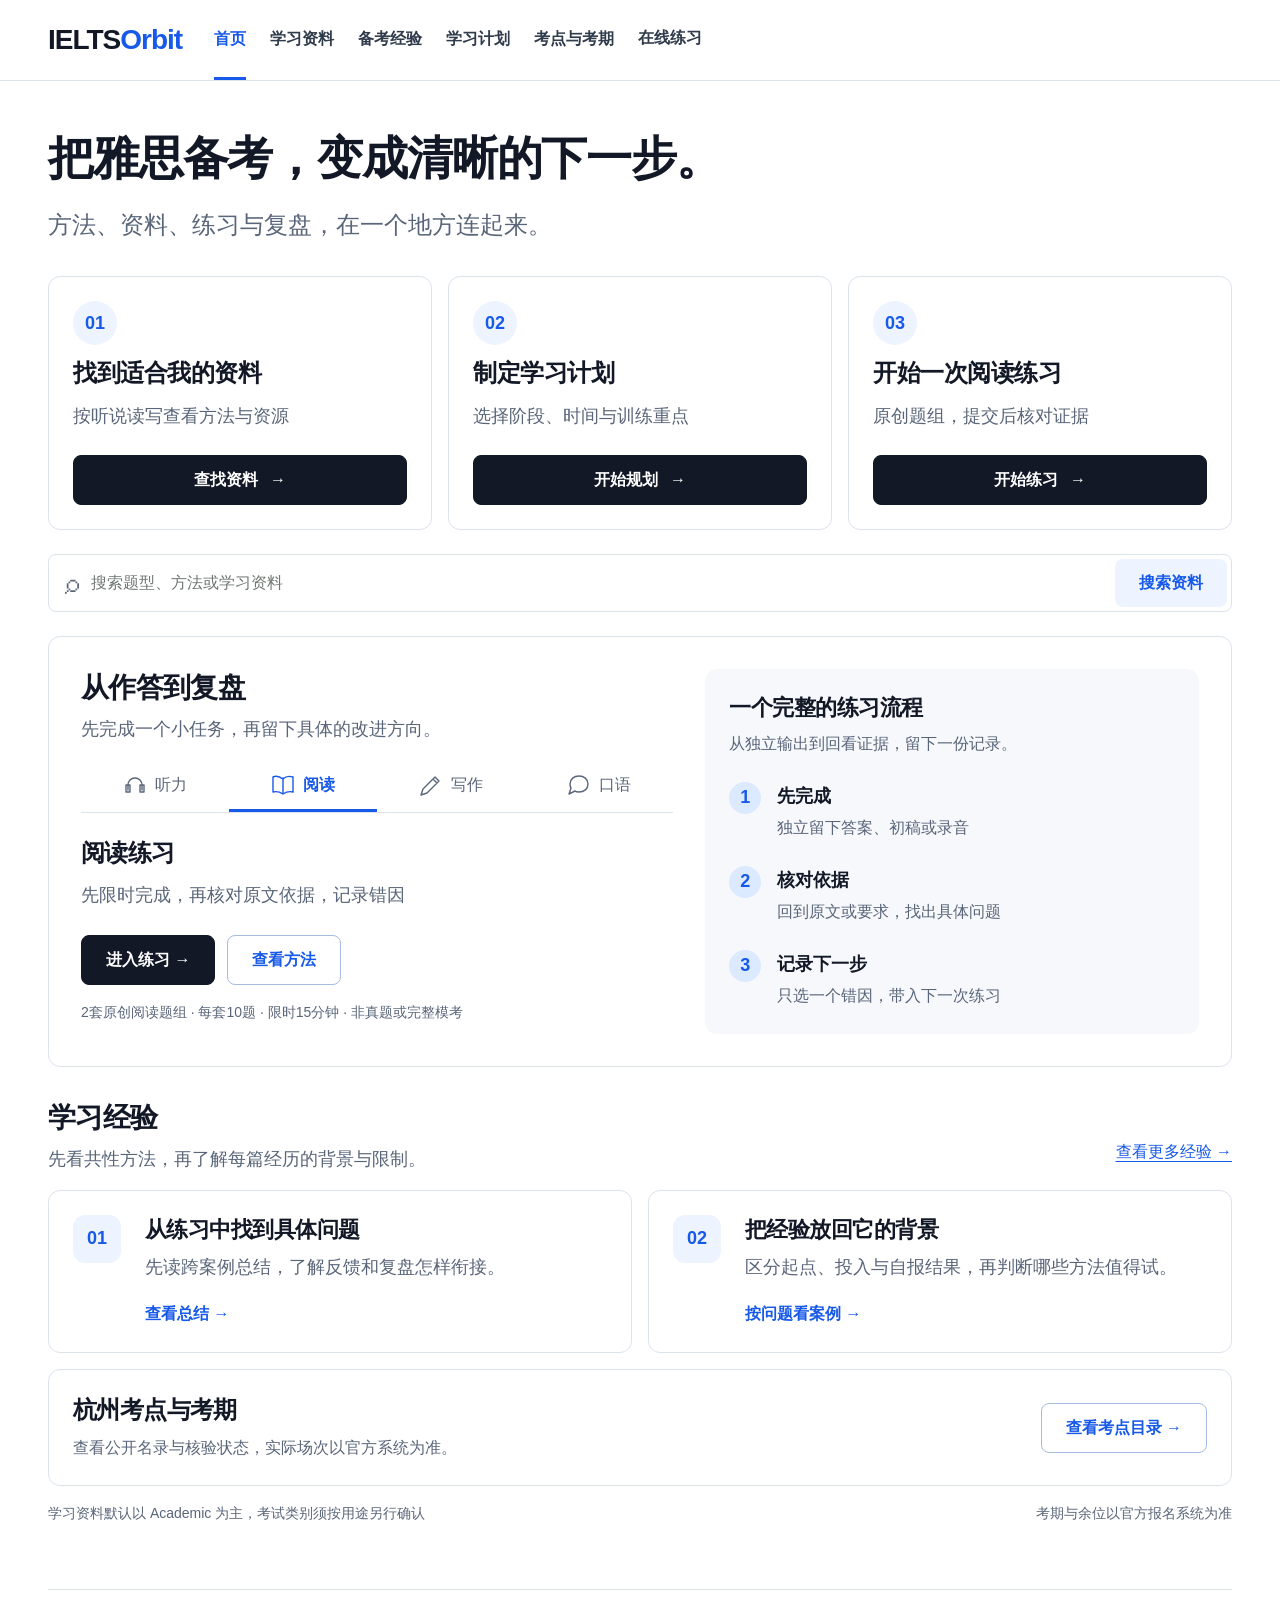
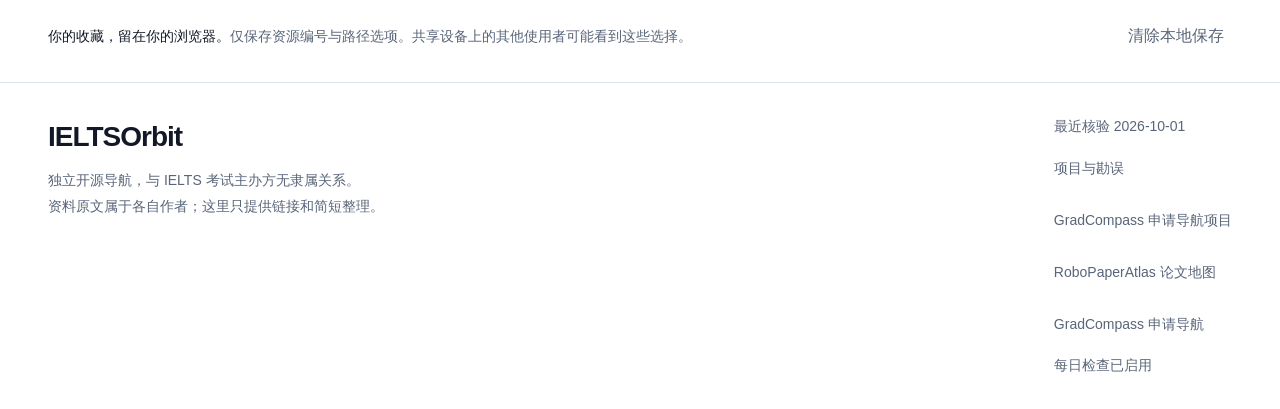
==== commit 6b313e65: "fix: add sibling-site footer links and desktop screenshot checks" ====
--- a/index.html
+++ b/index.html
@@ -10,7 +10,7 @@
   <link rel="stylesheet" href="./assets/styles.css?v=cfc01c25488c">
   <link rel="stylesheet" href="./assets/orbit-ui.css?v=5a2e70ad0a20">
   <script defer src="./assets/orbit-ui.js?v=2a669343e508"></script>
-  <script defer src="./assets/core.js?v=bcbe695cf086"></script><script defer src="./assets/experience.js?v=f0d72a40f0a9"></script><script defer src="./assets/app.js?v=78c19217d33d"></script>
+  <script defer src="./assets/core.js?v=bcbe695cf086"></script><script defer src="./assets/experience.js?v=f0d72a40f0a9"></script><script defer src="./assets/app.js?v=893bcd33f3f2"></script>
 </head>
 <body>
 <a id="skip-main" class="skip-link" href="#main">跳到主要内容</a>
@@ -99,6 +99,6 @@
   </section>
   <aside class="local-note"><p><strong>你的收藏，留在你的浏览器。</strong>仅保存资源编号与路径选项。共享设备上的其他使用者可能看到这些选择。</p><button id="clear-local" class="text-button" type="button">清除本地保存</button><p id="local-status" role="status" aria-live="polite"></p></aside>
 </main>
-<footer class="site-footer"><div><a class="brand footer-brand" href="#library">IELTSOrbit</a><p>独立开源导航，与 IELTS 考试主办方无隶属关系。</p><p>资料原文属于各自作者；这里只提供链接和简短整理。</p></div><div class="footer-links"><span id="checked-date">首版资料校核中</span><a href="https://github.com/CHUNHUI-LAB/IELTSOrbit" target="_blank" rel="noopener noreferrer">项目与勘误</a><a href="https://github.com/CHUNHUI-LAB/GradCompass" target="_blank" rel="noopener noreferrer">GradCompass 申请导航项目</a><span id="update-status">每日检查已启用</span></div></footer>
+<footer class="site-footer"><div><a class="brand footer-brand" href="#library">IELTSOrbit</a><p>独立开源导航，与 IELTS 考试主办方无隶属关系。</p><p>资料原文属于各自作者；这里只提供链接和简短整理。</p></div><div class="footer-links"><span id="checked-date">首版资料校核中</span><a href="https://github.com/CHUNHUI-LAB/IELTSOrbit" target="_blank" rel="noopener noreferrer">项目与勘误</a><a href="https://github.com/CHUNHUI-LAB/GradCompass" target="_blank" rel="noopener noreferrer">GradCompass 申请导航项目</a><a href="https://chunhui-lab.github.io/RoboPaperAtlas/" target="_blank" rel="noopener noreferrer">RoboPaperAtlas 论文地图</a><a href="https://chunhui-lab.github.io/GradCompass/" target="_blank" rel="noopener noreferrer">GradCompass 申请导航</a><span id="update-status">每日检查已启用</span></div></footer>
 <noscript><p class="noscript">此页筛选需要 JavaScript。考试安排可直接前往 <a href="https://ielts.neea.cn/">官方报名平台</a>核对。</p></noscript>
 </body></html>
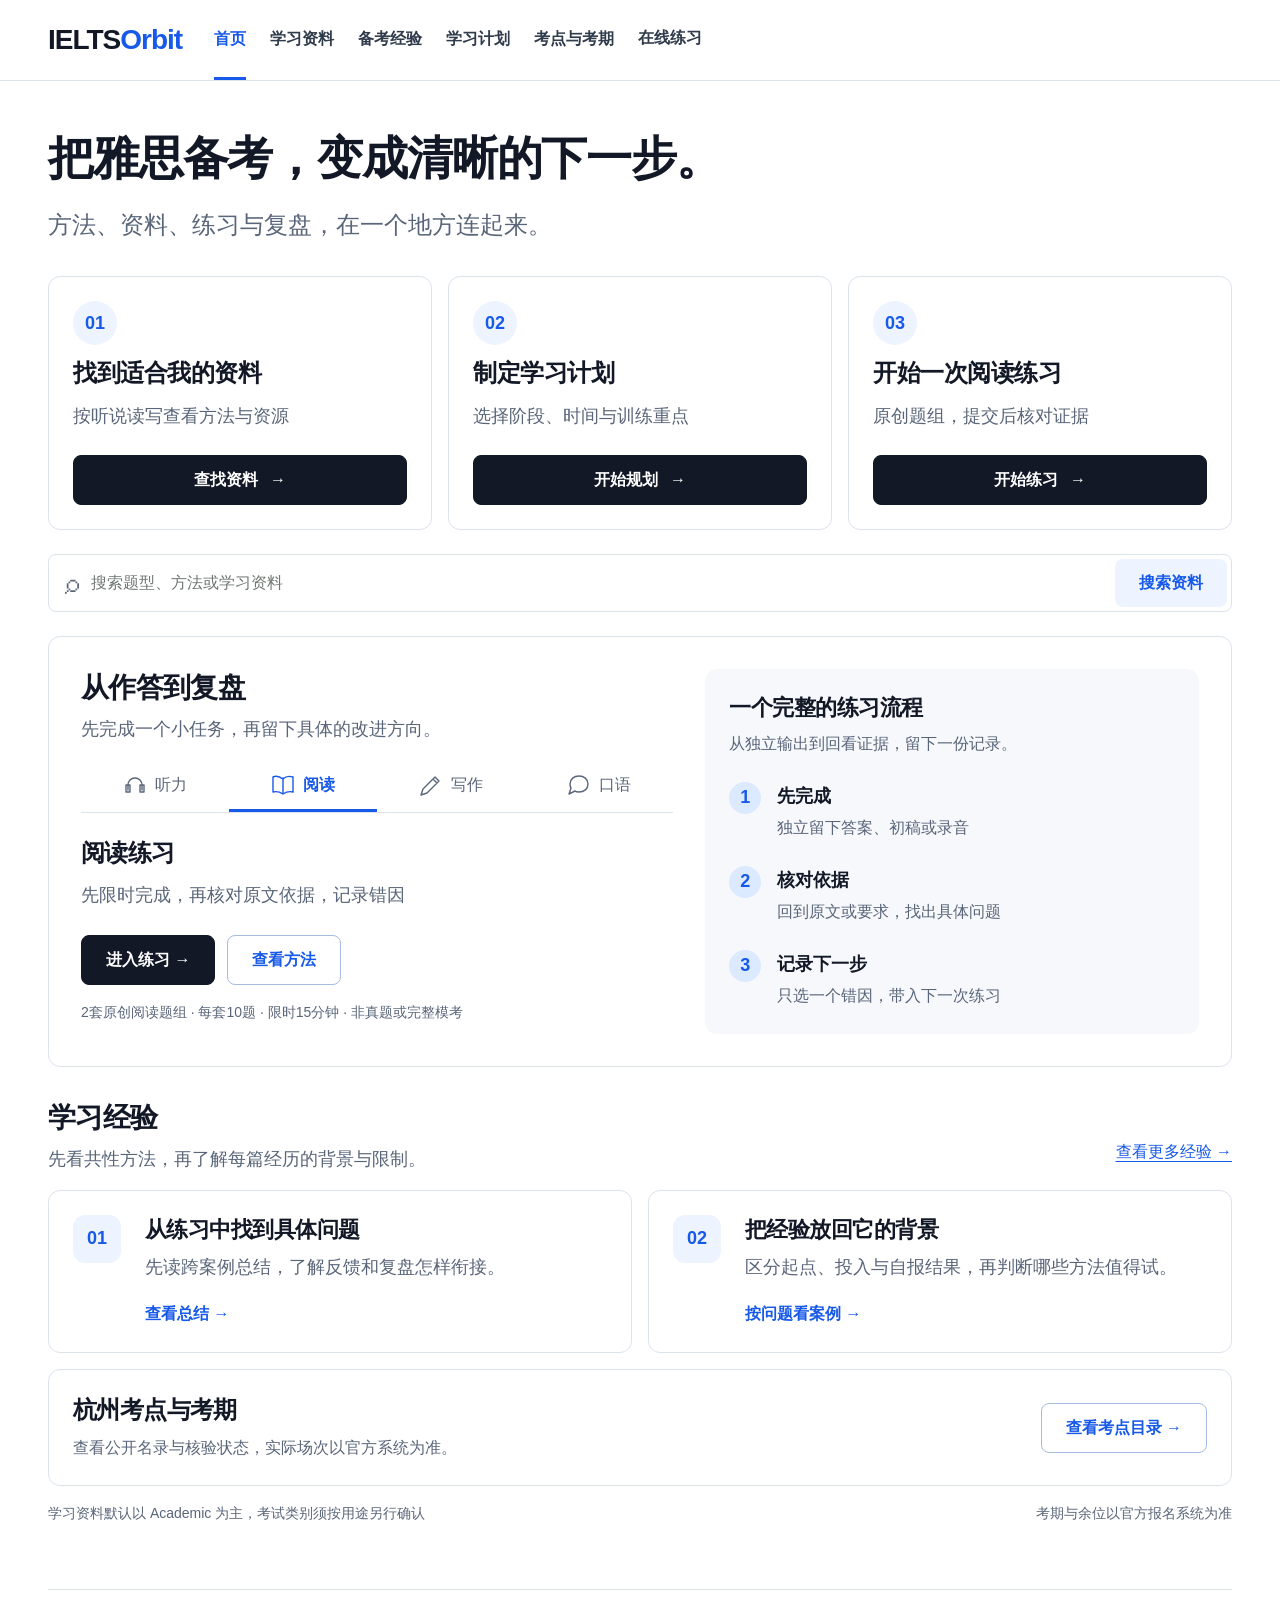
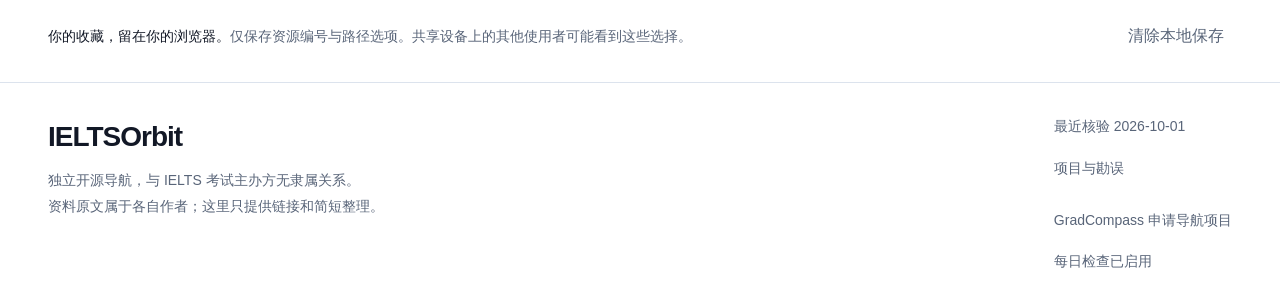
==== commit a637b83b: "fix: preserve subject focus across learning guide redraws" ====
--- a/index.html
+++ b/index.html
@@ -10,7 +10,7 @@
   <link rel="stylesheet" href="./assets/styles.css?v=cfc01c25488c">
   <link rel="stylesheet" href="./assets/orbit-ui.css?v=5a2e70ad0a20">
   <script defer src="./assets/orbit-ui.js?v=2a669343e508"></script>
-  <script defer src="./assets/core.js?v=bcbe695cf086"></script><script defer src="./assets/experience.js?v=f0d72a40f0a9"></script><script defer src="./assets/app.js?v=893bcd33f3f2"></script>
+  <script defer src="./assets/core.js?v=bcbe695cf086"></script><script defer src="./assets/experience.js?v=f0d72a40f0a9"></script><script defer src="./assets/app.js?v=f171ddf9b82a"></script>
 </head>
 <body>
 <a id="skip-main" class="skip-link" href="#main">跳到主要内容</a>
@@ -99,6 +99,6 @@
   </section>
   <aside class="local-note"><p><strong>你的收藏，留在你的浏览器。</strong>仅保存资源编号与路径选项。共享设备上的其他使用者可能看到这些选择。</p><button id="clear-local" class="text-button" type="button">清除本地保存</button><p id="local-status" role="status" aria-live="polite"></p></aside>
 </main>
-<footer class="site-footer"><div><a class="brand footer-brand" href="#library">IELTSOrbit</a><p>独立开源导航，与 IELTS 考试主办方无隶属关系。</p><p>资料原文属于各自作者；这里只提供链接和简短整理。</p></div><div class="footer-links"><span id="checked-date">首版资料校核中</span><a href="https://github.com/CHUNHUI-LAB/IELTSOrbit" target="_blank" rel="noopener noreferrer">项目与勘误</a><a href="https://github.com/CHUNHUI-LAB/GradCompass" target="_blank" rel="noopener noreferrer">GradCompass 申请导航项目</a><a href="https://chunhui-lab.github.io/RoboPaperAtlas/" target="_blank" rel="noopener noreferrer">RoboPaperAtlas 论文地图</a><a href="https://chunhui-lab.github.io/GradCompass/" target="_blank" rel="noopener noreferrer">GradCompass 申请导航</a><span id="update-status">每日检查已启用</span></div></footer>
+<footer class="site-footer"><div><a class="brand footer-brand" href="#library">IELTSOrbit</a><p>独立开源导航，与 IELTS 考试主办方无隶属关系。</p><p>资料原文属于各自作者；这里只提供链接和简短整理。</p></div><div class="footer-links"><span id="checked-date">首版资料校核中</span><a href="https://github.com/CHUNHUI-LAB/IELTSOrbit" target="_blank" rel="noopener noreferrer">项目与勘误</a><a href="https://github.com/CHUNHUI-LAB/GradCompass" target="_blank" rel="noopener noreferrer">GradCompass 申请导航项目</a><span id="update-status">每日检查已启用</span></div></footer>
 <noscript><p class="noscript">此页筛选需要 JavaScript。考试安排可直接前往 <a href="https://ielts.neea.cn/">官方报名平台</a>核对。</p></noscript>
 </body></html>
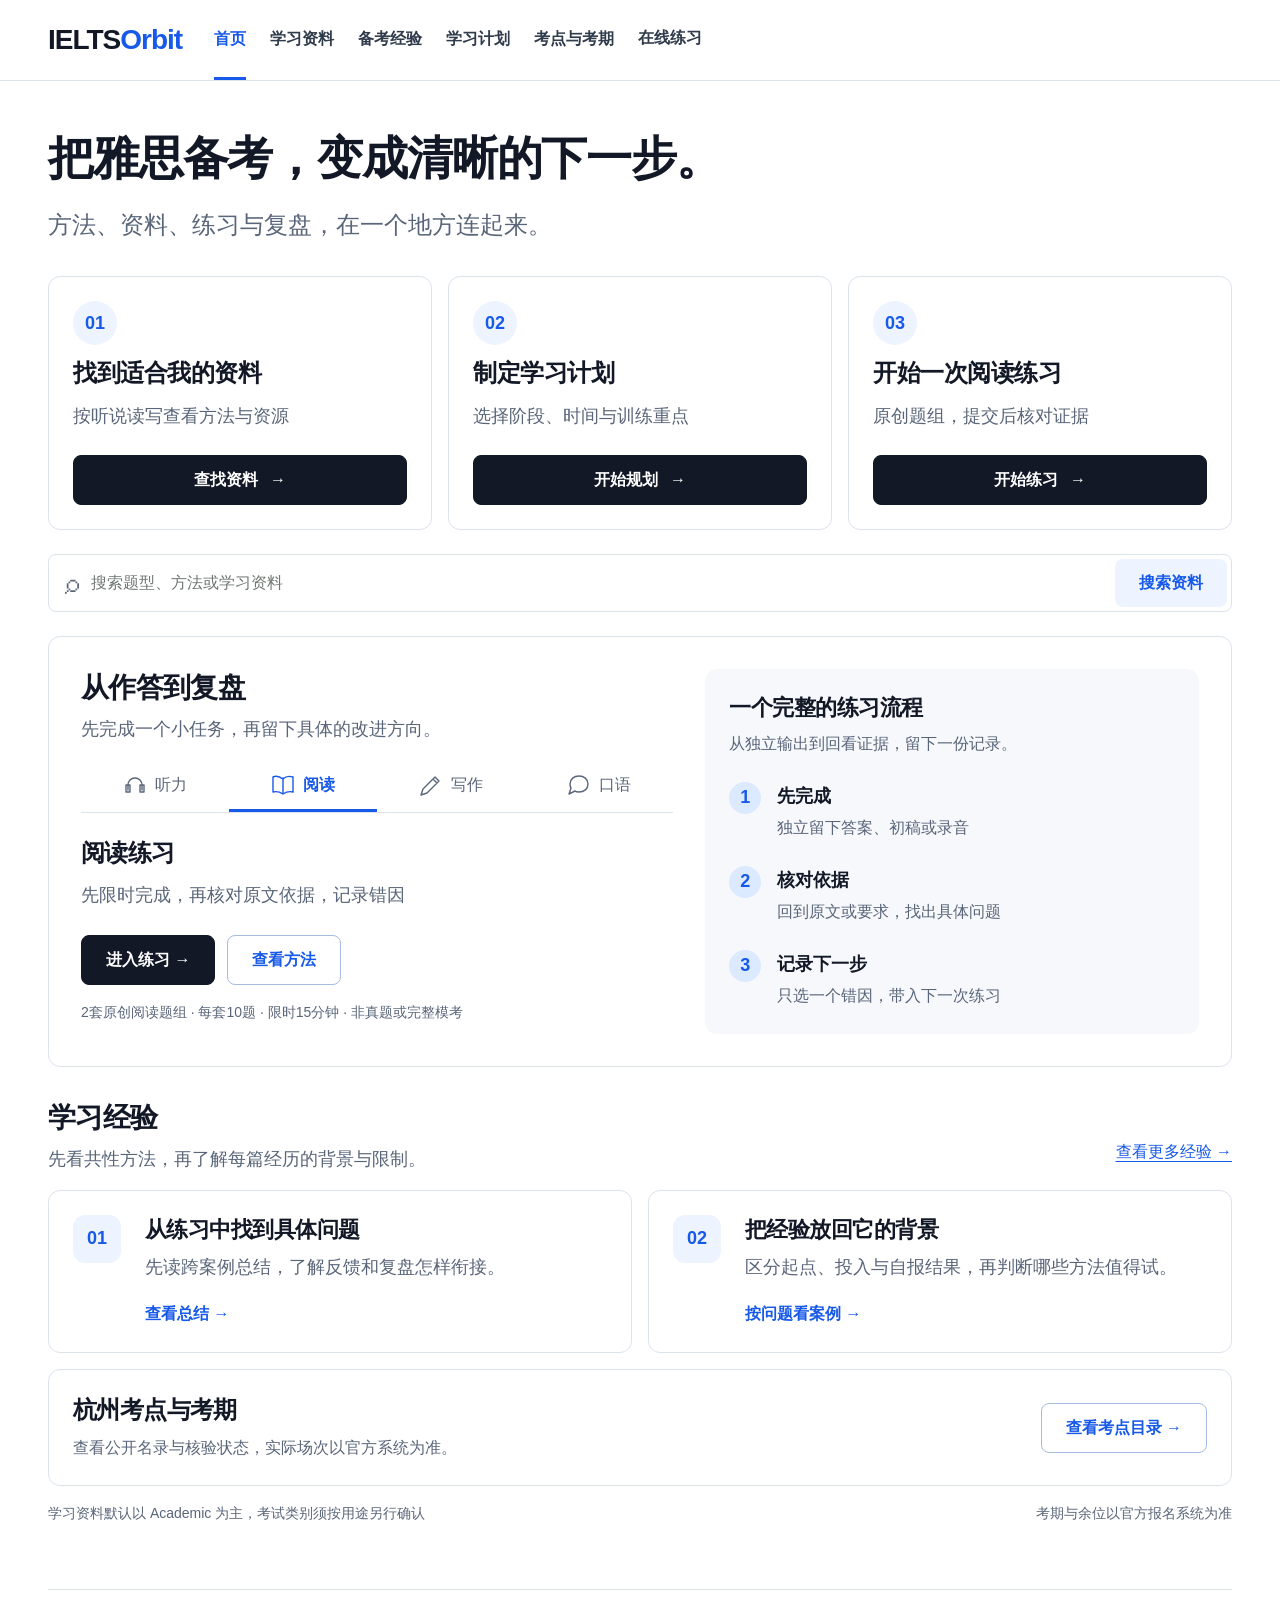
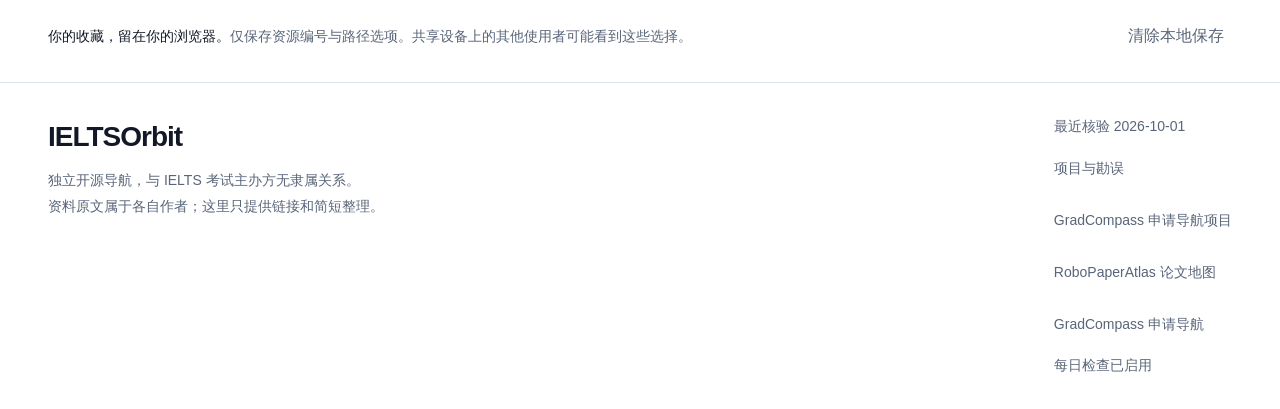
==== commit 2de34083: "Merge e23a711e10f7a4568c5a0de4b3f1cf5ee17e1bec into 65cc6694d1faaa3a5fca5c92e82d7328c3d7ffea" ====
--- a/index.html
+++ b/index.html
@@ -8,7 +8,7 @@
   <title>IELTSOrbit · 雅思学习导航</title>
   <link rel="icon" href="./assets/favicon.svg" type="image/svg+xml">
   <link rel="stylesheet" href="./assets/styles.css?v=cfc01c25488c">
-  <link rel="stylesheet" href="./assets/orbit-ui.css?v=5a2e70ad0a20">
+  <link rel="stylesheet" href="./assets/orbit-ui.css?v=a1bf65792953">
   <script defer src="./assets/orbit-ui.js?v=2a669343e508"></script>
   <script defer src="./assets/core.js?v=bcbe695cf086"></script><script defer src="./assets/experience.js?v=f0d72a40f0a9"></script><script defer src="./assets/app.js?v=f171ddf9b82a"></script>
 </head>
@@ -99,6 +99,6 @@
   </section>
   <aside class="local-note"><p><strong>你的收藏，留在你的浏览器。</strong>仅保存资源编号与路径选项。共享设备上的其他使用者可能看到这些选择。</p><button id="clear-local" class="text-button" type="button">清除本地保存</button><p id="local-status" role="status" aria-live="polite"></p></aside>
 </main>
-<footer class="site-footer"><div><a class="brand footer-brand" href="#library">IELTSOrbit</a><p>独立开源导航，与 IELTS 考试主办方无隶属关系。</p><p>资料原文属于各自作者；这里只提供链接和简短整理。</p></div><div class="footer-links"><span id="checked-date">首版资料校核中</span><a href="https://github.com/CHUNHUI-LAB/IELTSOrbit" target="_blank" rel="noopener noreferrer">项目与勘误</a><a href="https://github.com/CHUNHUI-LAB/GradCompass" target="_blank" rel="noopener noreferrer">GradCompass 申请导航项目</a><span id="update-status">每日检查已启用</span></div></footer>
+<footer class="site-footer"><div><a class="brand footer-brand" href="#library">IELTSOrbit</a><p>独立开源导航，与 IELTS 考试主办方无隶属关系。</p><p>资料原文属于各自作者；这里只提供链接和简短整理。</p></div><div class="footer-links"><span id="checked-date">首版资料校核中</span><a href="https://github.com/CHUNHUI-LAB/IELTSOrbit" target="_blank" rel="noopener noreferrer">项目与勘误</a><a href="https://github.com/CHUNHUI-LAB/GradCompass" target="_blank" rel="noopener noreferrer">GradCompass 申请导航项目</a><a href="https://chunhui-lab.github.io/RoboPaperAtlas/" target="_blank" rel="noopener noreferrer">RoboPaperAtlas 论文地图</a><a href="https://chunhui-lab.github.io/GradCompass/" target="_blank" rel="noopener noreferrer">GradCompass 申请导航</a><span id="update-status">每日检查已启用</span></div></footer>
 <noscript><p class="noscript">此页筛选需要 JavaScript。考试安排可直接前往 <a href="https://ielts.neea.cn/">官方报名平台</a>核对。</p></noscript>
 </body></html>
--- a/assets/orbit-ui.css
+++ b/assets/orbit-ui.css
@@ -100,6 +100,7 @@
 #panel-library .library-heading h1,#panel-library .library-heading h2{line-height:1.35}
 #panel-library .library-heading p{margin-top:16px;max-width:960px}
 #panel-library .skill-navigation{gap:4px;margin-bottom:0}
+#panel-library .skill-button:focus-visible{outline-offset:-3px}
 @media(max-width:600px){#panel-library .library-heading{margin-bottom:24px}}
 
 .resource-main>.reference-label{display:inline-block;padding:4px 8px;margin:12px 0 0;border-radius:4px;font-size:14px}
